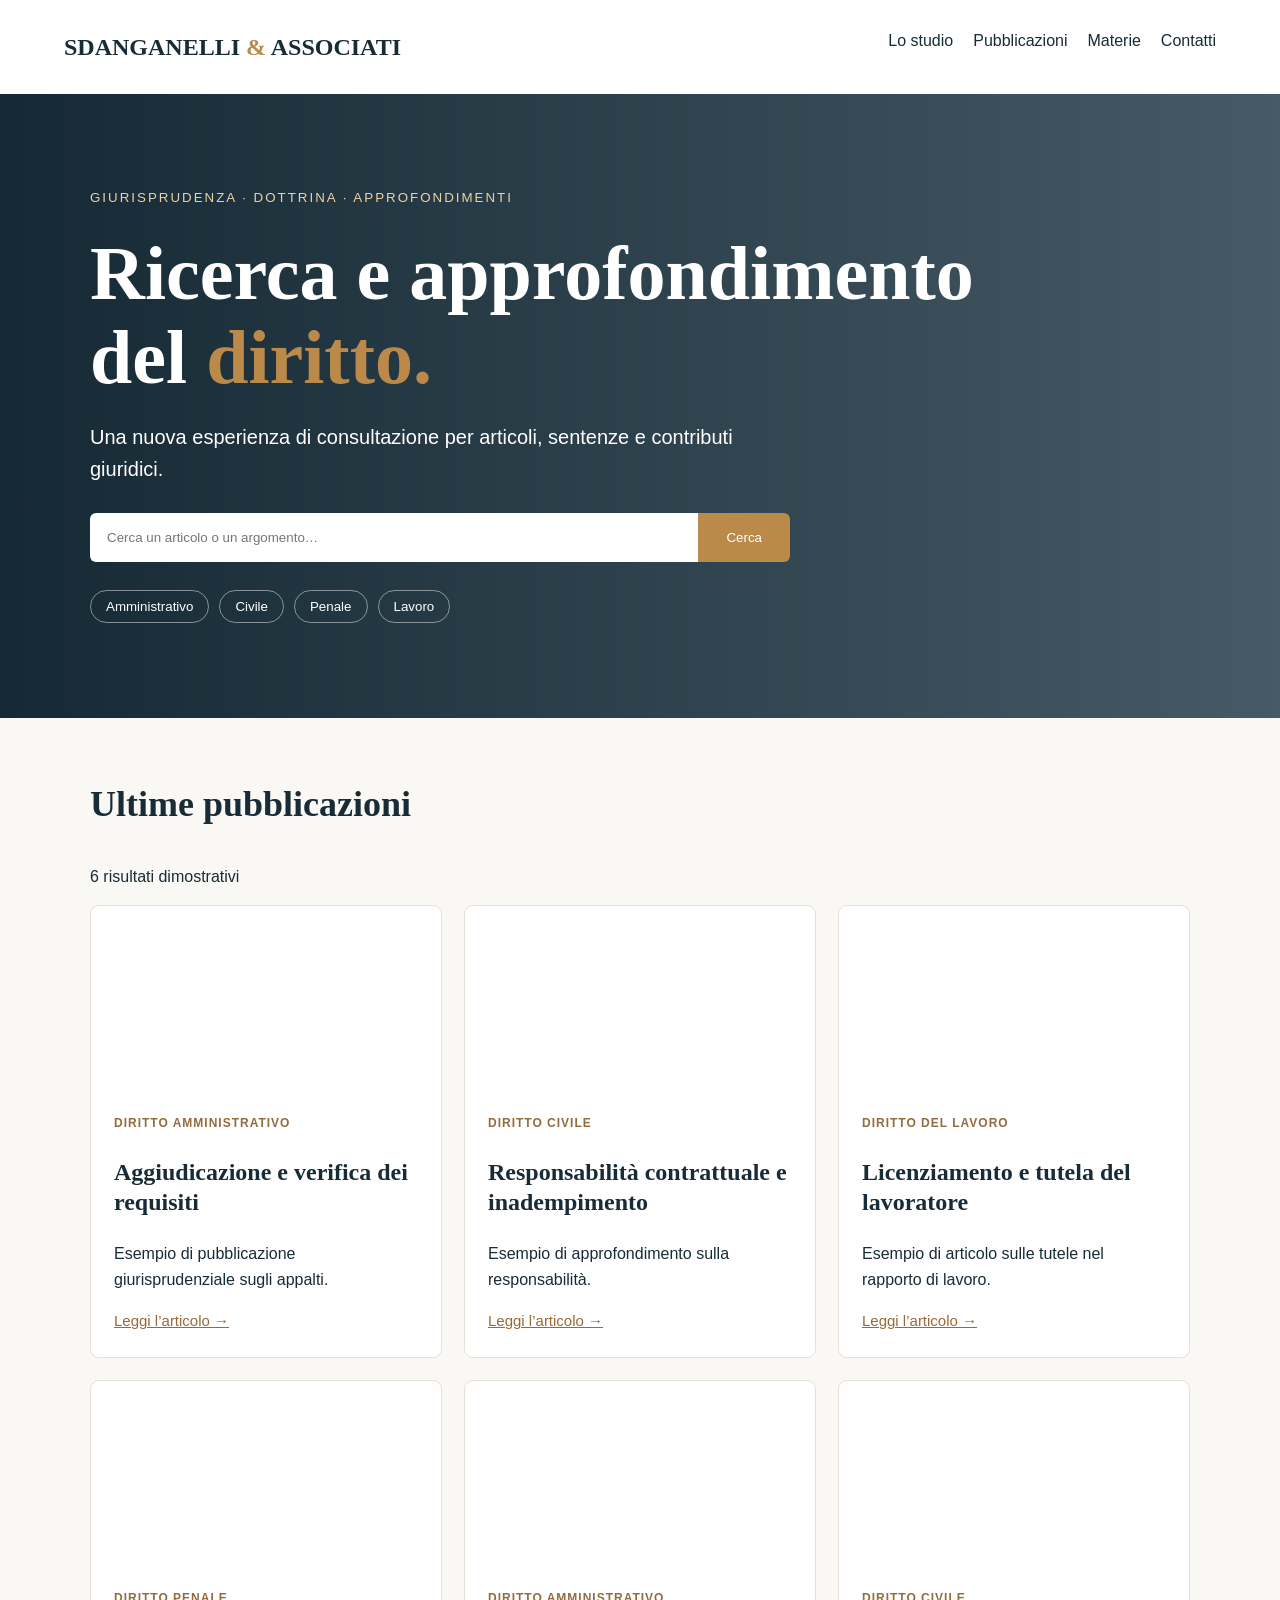
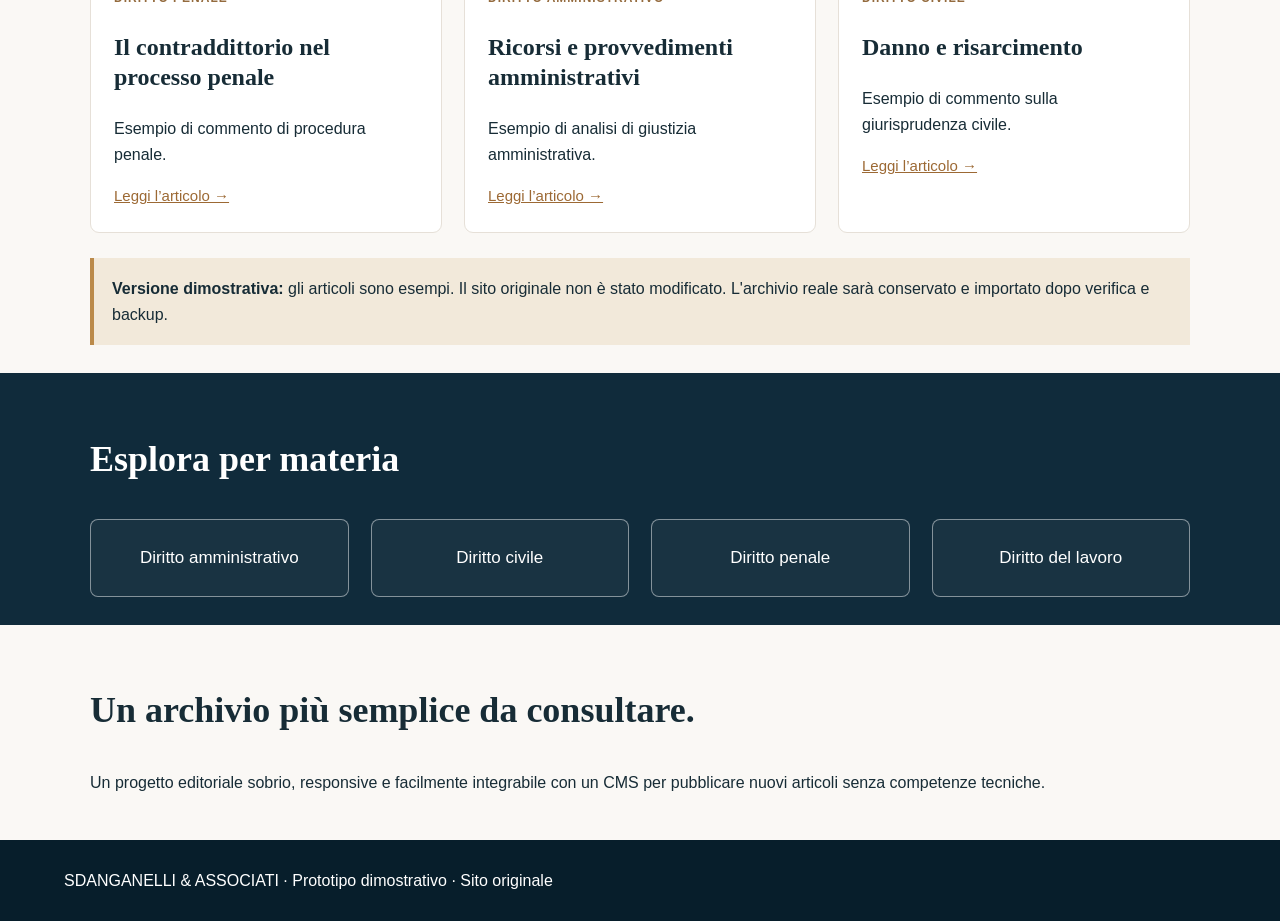
==== index.html @ 8c60b329 "Add stock photography to hero and article cards" ====
<!doctype html><html lang="it"><meta charset="utf-8"><meta name="viewport" content="width=device-width,initial-scale=1"><title>Sdanganelli & Associati — Demo</title><style>:root{--n:#102b3b;--g:#bb8a4a}*{box-sizing:border-box}body{margin:0;background:#faf8f5;color:#172c36;font:16px/1.6 Arial,sans-serif}header,section,footer{padding:28px max(5vw,20px)}header{display:flex;justify-content:space-between;gap:20px;flex-wrap:wrap;background:white}nav{display:flex;gap:20px;flex-wrap:wrap}a{color:inherit;text-decoration:none}a:hover{color:var(--g)}h1,h2,h3,.brand{font-family:Georgia,serif}h1{font-size:clamp(40px,6vw,76px);line-height:1.1;margin:22px 0}h2{font-size:36px}.brand{font-size:24px;font-weight:bold}.brand span,.gold{color:var(--g)}.hero{background:linear-gradient(120deg,#071c28,#164052);color:white;padding-top:90px;padding-bottom:95px}.hero p{font-size:20px;max-width:700px}.hero-inner{max-width:1100px;margin:auto}.search{display:flex;max-width:700px;margin:28px 0}.search input{padding:17px;flex:1;min-width:0;border:0;border-radius:6px 0 0 6px}button{cursor:pointer}button.primary{background:var(--g);color:white;border:0;padding:16px 28px;border-radius:0 6px 6px 0}.chips{display:flex;gap:10px;flex-wrap:wrap}.chips button{border:1px solid #ffffff77;border-radius:24px;background:transparent;color:white;padding:8px 15px}.container{max-width:1100px;margin:auto}.grid{display:grid;grid-template-columns:repeat(3,1fr);gap:22px}.card{background:white;border:1px solid #e6e0d8;border-radius:9px;overflow:hidden}.card .art{height:125px;background:linear-gradient(135deg,#234758,#987b57);display:grid;place-items:center;color:#f5e1bf;font:58px Georgia,serif}.card .copy{padding:23px}.tag{color:#946b3e;text-transform:uppercase;font-size:12px;font-weight:bold;letter-spacing:1px}.card h3{font-size:24px;line-height:1.25}.card button{background:none;border:0;padding:0;color:#9c6934;text-decoration:underline;font-size:15px}.subjects{background:var(--n);color:white}.subjects .grid{grid-template-columns:repeat(4,1fr)}.subjects button{padding:28px 12px;background:#ffffff0a;color:white;border:1px solid #ffffff77;border-radius:8px;font-size:17px}.notice{padding:18px;background:#f2e9da;border-left:4px solid var(--g);margin-top:25px}footer{background:#071e2b;color:white}dialog{border:0;border-radius:10px;padding:30px;max-width:600px;width:90%}dialog::backdrop{background:#061e2bc9}@media(max-width:720px){.grid,.subjects .grid{grid-template-columns:1fr}header{display:block}nav{margin-top:15px}.hero{padding-top:65px;padding-bottom:65px}}.hero{background:linear-gradient(90deg,rgba(7,28,40,.94),rgba(15,43,57,.77)),url('https://images.unsplash.com/photo-1589829545856-d10d557cf95f?auto=format&fit=crop&w=1800&q=85') center/cover no-repeat}.card .art{background-size:cover;background-position:center;font-size:0}.card:nth-child(3n+1) .art{background-image:url('https://images.unsplash.com/photo-1589829545856-d10d557cf95f?auto=format&fit=crop&w=800&q=80')}.card:nth-child(3n+2) .art{background-image:url('https://images.unsplash.com/photo-1497366811353-6870744d04b2?auto=format&fit=crop&w=800&q=80')}.card:nth-child(3n) .art{background-image:url('https://images.unsplash.com/photo-1521791136064-7986c2920216?auto=format&fit=crop&w=800&q=80')}.card .art{height:185px}.card{transition:transform .2s,box-shadow .2s}.card:hover{transform:translateY(-4px);box-shadow:0 12px 28px #102b3b20}.hero small{letter-spacing:2px;color:#ead2a7}</style><header><a class="brand" href="#">SDANGANELLI <span>&</span> ASSOCIATI</a><nav><a href="#studio">Lo studio</a><a href="#pubblicazioni">Pubblicazioni</a><a href="#materie">Materie</a><a href="#contatti">Contatti</a></nav></header><main><div class="hero"><div class="hero-inner"><small>GIURISPRUDENZA · DOTTRINA · APPROFONDIMENTI</small><h1>Ricerca e approfondimento<br>del <span class="gold">diritto.</span></h1><p>Una nuova esperienza di consultazione per articoli, sentenze e contributi giuridici.</p><form class="search" id="form"><input id="q" placeholder="Cerca un articolo o un argomento…" aria-label="Ricerca"><button class="primary">Cerca</button></form><div class="chips"><button data-q="amministrativo">Amministrativo</button><button data-q="civile">Civile</button><button data-q="penale">Penale</button><button data-q="lavoro">Lavoro</button></div></div></div><section id="pubblicazioni"><div class="container"><h2>Ultime pubblicazioni</h2><p id="count">Articoli dimostrativi</p><div class="grid" id="results"></div><div class="notice"><b>Versione dimostrativa:</b> gli articoli sono esempi. Il sito originale non è stato modificato. L'archivio reale sarà conservato e importato dopo verifica e backup.</div></div></section><section id="materie" class="subjects"><div class="container"><h2>Esplora per materia</h2><div class="grid"><button data-q="amministrativo">Diritto amministrativo</button><button data-q="civile">Diritto civile</button><button data-q="penale">Diritto penale</button><button data-q="lavoro">Diritto del lavoro</button></div></div></section><section id="studio"><div class="container"><h2>Un archivio più semplice da consultare.</h2><p>Un progetto editoriale sobrio, responsive e facilmente integrabile con un CMS per pubblicare nuovi articoli senza competenze tecniche.</p></div></section></main><footer id="contatti">SDANGANELLI & ASSOCIATI · Prototipo dimostrativo · <a href="https://www.sdanganelli.it/">Sito originale</a></footer><dialog id="detail"><button id="close">Chiudi ×</button><h2 id="dt"></h2><p id="dd"></p><p><i>Contenuto di esempio. Nel sito definitivo saranno presenti articoli e PDF originali.</i></p></dialog><script>const items=[["Diritto amministrativo","Aggiudicazione e verifica dei requisiti","Esempio di pubblicazione giurisprudenziale sugli appalti."],["Diritto civile","Responsabilità contrattuale e inadempimento","Esempio di approfondimento sulla responsabilità."],["Diritto del lavoro","Licenziamento e tutela del lavoratore","Esempio di articolo sulle tutele nel rapporto di lavoro."],["Diritto penale","Il contraddittorio nel processo penale","Esempio di commento di procedura penale."],["Diritto amministrativo","Ricorsi e provvedimenti amministrativi","Esempio di analisi di giustizia amministrativa."],["Diritto civile","Danno e risarcimento","Esempio di commento sulla giurisprudenza civile."]];function render(q=""){const found=items.filter(a=>a.join(" ").toLowerCase().includes(q.toLowerCase()));document.getElementById("count").textContent=found.length+" risultati dimostrativi";const root=document.getElementById("results");root.replaceChildren();found.forEach(a=>{let card=document.createElement("article");card.className="card";card.innerHTML='<div class="art">§</div><div class="copy"><div class="tag"></div><h3></h3><p></p><button>Leggi l’articolo →</button></div>';card.querySelector(".tag").textContent=a[0];card.querySelector("h3").textContent=a[1];card.querySelector("p").textContent=a[2];card.querySelector("button").onclick=()=>{document.getElementById("dt").textContent=a[1];document.getElementById("dd").textContent=a[2];document.getElementById("detail").showModal()};root.append(card)})}document.getElementById("form").onsubmit=e=>{e.preventDefault();render(document.getElementById("q").value);location.hash="pubblicazioni"};document.querySelectorAll("[data-q]").forEach(b=>b.onclick=()=>{document.getElementById("q").value=b.dataset.q;render(b.dataset.q);location.hash="pubblicazioni"});document.getElementById("close").onclick=()=>document.getElementById("detail").close();render();</script></html>
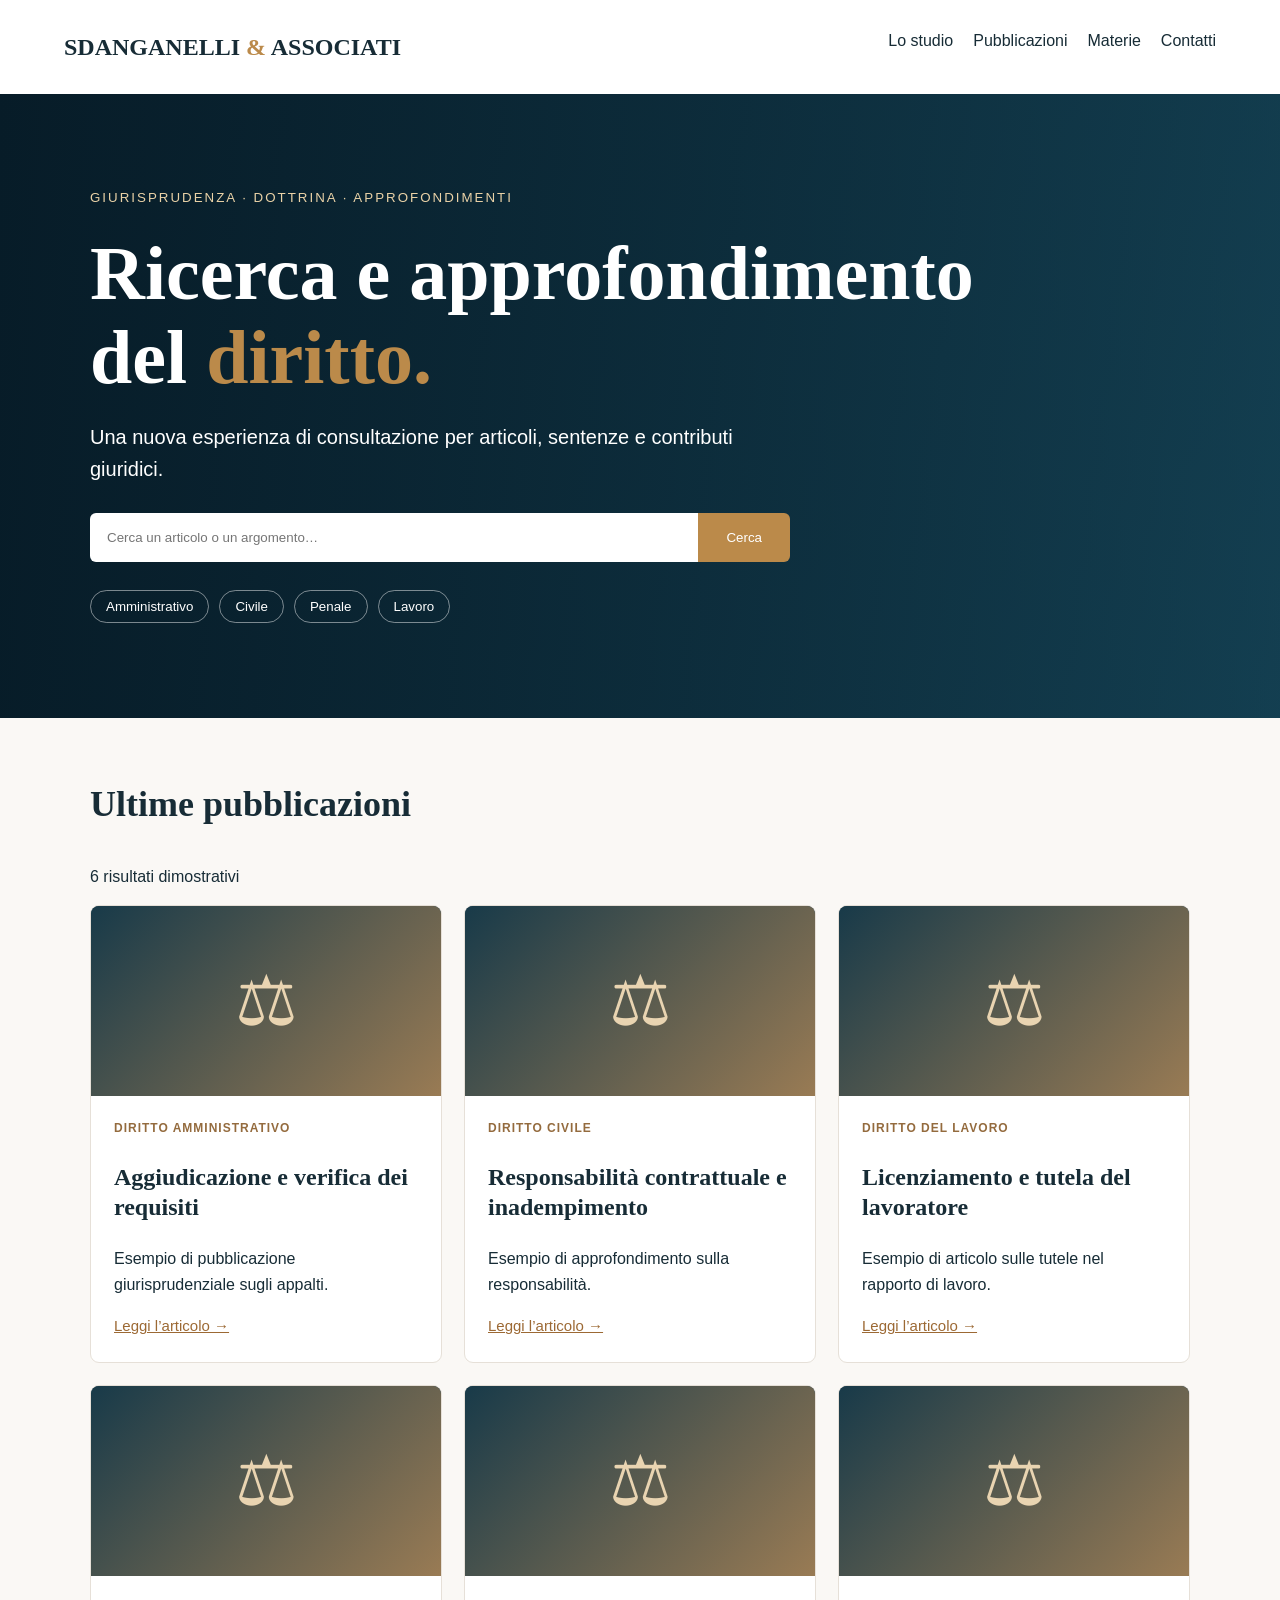
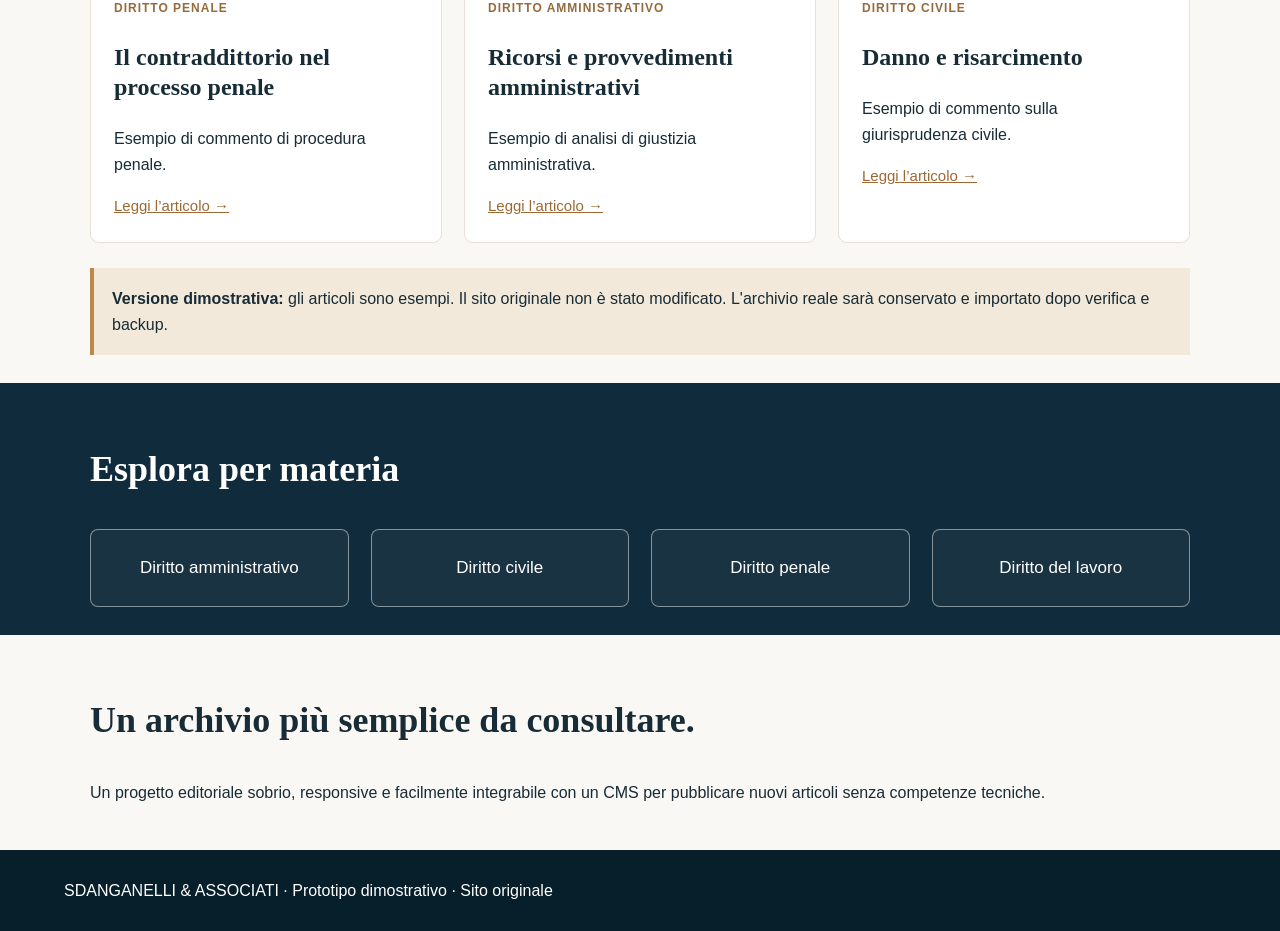
==== commit 443e597d: "Fix missing photo styling: ensure stock images are visible on hero and cards" ====
--- a/index.html
+++ b/index.html
@@ -1 +1 @@
-<!doctype html><html lang="it"><meta charset="utf-8"><meta name="viewport" content="width=device-width,initial-scale=1"><title>Sdanganelli & Associati — Demo</title><style>:root{--n:#102b3b;--g:#bb8a4a}*{box-sizing:border-box}body{margin:0;background:#faf8f5;color:#172c36;font:16px/1.6 Arial,sans-serif}header,section,footer{padding:28px max(5vw,20px)}header{display:flex;justify-content:space-between;gap:20px;flex-wrap:wrap;background:white}nav{display:flex;gap:20px;flex-wrap:wrap}a{color:inherit;text-decoration:none}a:hover{color:var(--g)}h1,h2,h3,.brand{font-family:Georgia,serif}h1{font-size:clamp(40px,6vw,76px);line-height:1.1;margin:22px 0}h2{font-size:36px}.brand{font-size:24px;font-weight:bold}.brand span,.gold{color:var(--g)}.hero{background:linear-gradient(120deg,#071c28,#164052);color:white;padding-top:90px;padding-bottom:95px}.hero p{font-size:20px;max-width:700px}.hero-inner{max-width:1100px;margin:auto}.search{display:flex;max-width:700px;margin:28px 0}.search input{padding:17px;flex:1;min-width:0;border:0;border-radius:6px 0 0 6px}button{cursor:pointer}button.primary{background:var(--g);color:white;border:0;padding:16px 28px;border-radius:0 6px 6px 0}.chips{display:flex;gap:10px;flex-wrap:wrap}.chips button{border:1px solid #ffffff77;border-radius:24px;background:transparent;color:white;padding:8px 15px}.container{max-width:1100px;margin:auto}.grid{display:grid;grid-template-columns:repeat(3,1fr);gap:22px}.card{background:white;border:1px solid #e6e0d8;border-radius:9px;overflow:hidden}.card .art{height:125px;background:linear-gradient(135deg,#234758,#987b57);display:grid;place-items:center;color:#f5e1bf;font:58px Georgia,serif}.card .copy{padding:23px}.tag{color:#946b3e;text-transform:uppercase;font-size:12px;font-weight:bold;letter-spacing:1px}.card h3{font-size:24px;line-height:1.25}.card button{background:none;border:0;padding:0;color:#9c6934;text-decoration:underline;font-size:15px}.subjects{background:var(--n);color:white}.subjects .grid{grid-template-columns:repeat(4,1fr)}.subjects button{padding:28px 12px;background:#ffffff0a;color:white;border:1px solid #ffffff77;border-radius:8px;font-size:17px}.notice{padding:18px;background:#f2e9da;border-left:4px solid var(--g);margin-top:25px}footer{background:#071e2b;color:white}dialog{border:0;border-radius:10px;padding:30px;max-width:600px;width:90%}dialog::backdrop{background:#061e2bc9}@media(max-width:720px){.grid,.subjects .grid{grid-template-columns:1fr}header{display:block}nav{margin-top:15px}.hero{padding-top:65px;padding-bottom:65px}}.hero{background:linear-gradient(90deg,rgba(7,28,40,.94),rgba(15,43,57,.77)),url('https://images.unsplash.com/photo-1589829545856-d10d557cf95f?auto=format&fit=crop&w=1800&q=85') center/cover no-repeat}.card .art{background-size:cover;background-position:center;font-size:0}.card:nth-child(3n+1) .art{background-image:url('https://images.unsplash.com/photo-1589829545856-d10d557cf95f?auto=format&fit=crop&w=800&q=80')}.card:nth-child(3n+2) .art{background-image:url('https://images.unsplash.com/photo-1497366811353-6870744d04b2?auto=format&fit=crop&w=800&q=80')}.card:nth-child(3n) .art{background-image:url('https://images.unsplash.com/photo-1521791136064-7986c2920216?auto=format&fit=crop&w=800&q=80')}.card .art{height:185px}.card{transition:transform .2s,box-shadow .2s}.card:hover{transform:translateY(-4px);box-shadow:0 12px 28px #102b3b20}.hero small{letter-spacing:2px;color:#ead2a7}</style><header><a class="brand" href="#">SDANGANELLI <span>&</span> ASSOCIATI</a><nav><a href="#studio">Lo studio</a><a href="#pubblicazioni">Pubblicazioni</a><a href="#materie">Materie</a><a href="#contatti">Contatti</a></nav></header><main><div class="hero"><div class="hero-inner"><small>GIURISPRUDENZA · DOTTRINA · APPROFONDIMENTI</small><h1>Ricerca e approfondimento<br>del <span class="gold">diritto.</span></h1><p>Una nuova esperienza di consultazione per articoli, sentenze e contributi giuridici.</p><form class="search" id="form"><input id="q" placeholder="Cerca un articolo o un argomento…" aria-label="Ricerca"><button class="primary">Cerca</button></form><div class="chips"><button data-q="amministrativo">Amministrativo</button><button data-q="civile">Civile</button><button data-q="penale">Penale</button><button data-q="lavoro">Lavoro</button></div></div></div><section id="pubblicazioni"><div class="container"><h2>Ultime pubblicazioni</h2><p id="count">Articoli dimostrativi</p><div class="grid" id="results"></div><div class="notice"><b>Versione dimostrativa:</b> gli articoli sono esempi. Il sito originale non è stato modificato. L'archivio reale sarà conservato e importato dopo verifica e backup.</div></div></section><section id="materie" class="subjects"><div class="container"><h2>Esplora per materia</h2><div class="grid"><button data-q="amministrativo">Diritto amministrativo</button><button data-q="civile">Diritto civile</button><button data-q="penale">Diritto penale</button><button data-q="lavoro">Diritto del lavoro</button></div></div></section><section id="studio"><div class="container"><h2>Un archivio più semplice da consultare.</h2><p>Un progetto editoriale sobrio, responsive e facilmente integrabile con un CMS per pubblicare nuovi articoli senza competenze tecniche.</p></div></section></main><footer id="contatti">SDANGANELLI & ASSOCIATI · Prototipo dimostrativo · <a href="https://www.sdanganelli.it/">Sito originale</a></footer><dialog id="detail"><button id="close">Chiudi ×</button><h2 id="dt"></h2><p id="dd"></p><p><i>Contenuto di esempio. Nel sito definitivo saranno presenti articoli e PDF originali.</i></p></dialog><script>const items=[["Diritto amministrativo","Aggiudicazione e verifica dei requisiti","Esempio di pubblicazione giurisprudenziale sugli appalti."],["Diritto civile","Responsabilità contrattuale e inadempimento","Esempio di approfondimento sulla responsabilità."],["Diritto del lavoro","Licenziamento e tutela del lavoratore","Esempio di articolo sulle tutele nel rapporto di lavoro."],["Diritto penale","Il contraddittorio nel processo penale","Esempio di commento di procedura penale."],["Diritto amministrativo","Ricorsi e provvedimenti amministrativi","Esempio di analisi di giustizia amministrativa."],["Diritto civile","Danno e risarcimento","Esempio di commento sulla giurisprudenza civile."]];function render(q=""){const found=items.filter(a=>a.join(" ").toLowerCase().includes(q.toLowerCase()));document.getElementById("count").textContent=found.length+" risultati dimostrativi";const root=document.getElementById("results");root.replaceChildren();found.forEach(a=>{let card=document.createElement("article");card.className="card";card.innerHTML='<div class="art">§</div><div class="copy"><div class="tag"></div><h3></h3><p></p><button>Leggi l’articolo →</button></div>';card.querySelector(".tag").textContent=a[0];card.querySelector("h3").textContent=a[1];card.querySelector("p").textContent=a[2];card.querySelector("button").onclick=()=>{document.getElementById("dt").textContent=a[1];document.getElementById("dd").textContent=a[2];document.getElementById("detail").showModal()};root.append(card)})}document.getElementById("form").onsubmit=e=>{e.preventDefault();render(document.getElementById("q").value);location.hash="pubblicazioni"};document.querySelectorAll("[data-q]").forEach(b=>b.onclick=()=>{document.getElementById("q").value=b.dataset.q;render(b.dataset.q);location.hash="pubblicazioni"});document.getElementById("close").onclick=()=>document.getElementById("detail").close();render();</script></html>+<!doctype html><html lang="it"><meta charset="utf-8"><meta name="viewport" content="width=device-width,initial-scale=1"><title>Sdanganelli & Associati — Demo</title><style>:root{--n:#102b3b;--g:#bb8a4a}*{box-sizing:border-box}body{margin:0;background:#faf8f5;color:#172c36;font:16px/1.6 Arial,sans-serif}header,section,footer{padding:28px max(5vw,20px)}header{display:flex;justify-content:space-between;gap:20px;flex-wrap:wrap;background:white}nav{display:flex;gap:20px;flex-wrap:wrap}a{color:inherit;text-decoration:none}a:hover{color:var(--g)}h1,h2,h3,.brand{font-family:Georgia,serif}h1{font-size:clamp(40px,6vw,76px);line-height:1.1;margin:22px 0}h2{font-size:36px}.brand{font-size:24px;font-weight:bold}.brand span,.gold{color:var(--g)}.hero{background:linear-gradient(120deg,#071c28,#164052);color:white;padding-top:90px;padding-bottom:95px}.hero p{font-size:20px;max-width:700px}.hero-inner{max-width:1100px;margin:auto}.search{display:flex;max-width:700px;margin:28px 0}.search input{padding:17px;flex:1;min-width:0;border:0;border-radius:6px 0 0 6px}button{cursor:pointer}button.primary{background:var(--g);color:white;border:0;padding:16px 28px;border-radius:0 6px 6px 0}.chips{display:flex;gap:10px;flex-wrap:wrap}.chips button{border:1px solid #ffffff77;border-radius:24px;background:transparent;color:white;padding:8px 15px}.container{max-width:1100px;margin:auto}.grid{display:grid;grid-template-columns:repeat(3,1fr);gap:22px}.card{background:white;border:1px solid #e6e0d8;border-radius:9px;overflow:hidden}.card .art{height:125px;background:linear-gradient(135deg,#234758,#987b57);display:grid;place-items:center;color:#f5e1bf;font:58px Georgia,serif}.card .copy{padding:23px}.tag{color:#946b3e;text-transform:uppercase;font-size:12px;font-weight:bold;letter-spacing:1px}.card h3{font-size:24px;line-height:1.25}.card button{background:none;border:0;padding:0;color:#9c6934;text-decoration:underline;font-size:15px}.subjects{background:var(--n);color:white}.subjects .grid{grid-template-columns:repeat(4,1fr)}.subjects button{padding:28px 12px;background:#ffffff0a;color:white;border:1px solid #ffffff77;border-radius:8px;font-size:17px}.notice{padding:18px;background:#f2e9da;border-left:4px solid var(--g);margin-top:25px}footer{background:#071e2b;color:white}dialog{border:0;border-radius:10px;padding:30px;max-width:600px;width:90%}dialog::backdrop{background:#061e2bc9}@media(max-width:720px){.grid,.subjects .grid{grid-template-columns:1fr}header{display:block}nav{margin-top:15px}.hero{padding-top:65px;padding-bottom:65px}}.hero{background:linear-gradient(90deg,rgba(7,28,40,.94),rgba(15,43,57,.77)),url('https://images.unsplash.com/photo-1589829545856-d10d557cf95f?auto=format&fit=crop&w=1800&q=85') center/cover no-repeat}.card .art{background-size:cover;background-position:center;font-size:0}.card:nth-child(3n+1) .art{background-image:url('https://images.unsplash.com/photo-1589829545856-d10d557cf95f?auto=format&fit=crop&w=800&q=80')}.card:nth-child(3n+2) .art{background-image:url('https://images.unsplash.com/photo-1497366811353-6870744d04b2?auto=format&fit=crop&w=800&q=80')}.card:nth-child(3n) .art{background-image:url('https://images.unsplash.com/photo-1521791136064-7986c2920216?auto=format&fit=crop&w=800&q=80')}.card .art{height:185px}.card{transition:transform .2s,box-shadow .2s}.card:hover{transform:translateY(-4px);box-shadow:0 12px 28px #102b3b20}.hero small{letter-spacing:2px;color:#ead2a7}.hero{position:relative;isolation:isolate;overflow:hidden;background:linear-gradient(120deg,#071c28,#164052)}.hero .stock-bg{position:absolute;inset:0;width:100%;height:100%;object-fit:cover;opacity:.45;z-index:-1;display:block}.hero:before{content:"";position:absolute;inset:0;background:linear-gradient(90deg,#071c28ee,#123e50aa);z-index:-1}.card .art{height:190px;position:relative;font-size:0;overflow:hidden;background:#173a4b}.card .art img{display:block;width:100%;height:100%;object-fit:cover;position:absolute;inset:0}.card .art:before{content:"";position:absolute;inset:0;background:linear-gradient(135deg,#183a49,#997b54)}.card .art:after{content:"⚖";position:absolute;inset:0;display:grid;place-items:center;color:#e9d4b1;font:70px Georgia,serif;z-index:0}.card .art img{z-index:1}.card{transition:transform .2s,box-shadow .2s}.card:hover{transform:translateY(-4px);box-shadow:0 12px 28px #102b3b22}</style><header><a class="brand" href="#">SDANGANELLI <span>&</span> ASSOCIATI</a><nav><a href="#studio">Lo studio</a><a href="#pubblicazioni">Pubblicazioni</a><a href="#materie">Materie</a><a href="#contatti">Contatti</a></nav></header><main><div class="hero"><img class="stock-bg" src="https://images.pexels.com/photos/5668473/pexels-photo-5668473.jpeg?auto=compress&cs=tinysrgb&w=1600" alt="" onerror="this.style.display='none'"><div class="hero-inner"><small>GIURISPRUDENZA · DOTTRINA · APPROFONDIMENTI</small><h1>Ricerca e approfondimento<br>del <span class="gold">diritto.</span></h1><p>Una nuova esperienza di consultazione per articoli, sentenze e contributi giuridici.</p><form class="search" id="form"><input id="q" placeholder="Cerca un articolo o un argomento…" aria-label="Ricerca"><button class="primary">Cerca</button></form><div class="chips"><button data-q="amministrativo">Amministrativo</button><button data-q="civile">Civile</button><button data-q="penale">Penale</button><button data-q="lavoro">Lavoro</button></div></div></div><section id="pubblicazioni"><div class="container"><h2>Ultime pubblicazioni</h2><p id="count">Articoli dimostrativi</p><div class="grid" id="results"></div><div class="notice"><b>Versione dimostrativa:</b> gli articoli sono esempi. Il sito originale non è stato modificato. L'archivio reale sarà conservato e importato dopo verifica e backup.</div></div></section><section id="materie" class="subjects"><div class="container"><h2>Esplora per materia</h2><div class="grid"><button data-q="amministrativo">Diritto amministrativo</button><button data-q="civile">Diritto civile</button><button data-q="penale">Diritto penale</button><button data-q="lavoro">Diritto del lavoro</button></div></div></section><section id="studio"><div class="container"><h2>Un archivio più semplice da consultare.</h2><p>Un progetto editoriale sobrio, responsive e facilmente integrabile con un CMS per pubblicare nuovi articoli senza competenze tecniche.</p></div></section></main><footer id="contatti">SDANGANELLI & ASSOCIATI · Prototipo dimostrativo · <a href="https://www.sdanganelli.it/">Sito originale</a></footer><dialog id="detail"><button id="close">Chiudi ×</button><h2 id="dt"></h2><p id="dd"></p><p><i>Contenuto di esempio. Nel sito definitivo saranno presenti articoli e PDF originali.</i></p></dialog><script>const items=[["Diritto amministrativo","Aggiudicazione e verifica dei requisiti","Esempio di pubblicazione giurisprudenziale sugli appalti."],["Diritto civile","Responsabilità contrattuale e inadempimento","Esempio di approfondimento sulla responsabilità."],["Diritto del lavoro","Licenziamento e tutela del lavoratore","Esempio di articolo sulle tutele nel rapporto di lavoro."],["Diritto penale","Il contraddittorio nel processo penale","Esempio di commento di procedura penale."],["Diritto amministrativo","Ricorsi e provvedimenti amministrativi","Esempio di analisi di giustizia amministrativa."],["Diritto civile","Danno e risarcimento","Esempio di commento sulla giurisprudenza civile."]];function render(q=""){const found=items.filter(a=>a.join(" ").toLowerCase().includes(q.toLowerCase()));document.getElementById("count").textContent=found.length+" risultati dimostrativi";const root=document.getElementById("results");root.replaceChildren();found.forEach(a=>{let card=document.createElement("article");card.className="card";card.innerHTML='<div class="art">§</div><div class="copy"><div class="tag"></div><h3></h3><p></p><button>Leggi l’articolo →</button></div>';const photo=document.createElement("img");photo.alt="Fotografia illustrativa di ambito giuridico";photo.loading="lazy";photo.src=["https://images.pexels.com/photos/159832/justice-law-case-hearing-159832.jpeg?auto=compress&cs=tinysrgb&w=800","https://images.pexels.com/photos/6077797/pexels-photo-6077797.jpeg?auto=compress&cs=tinysrgb&w=800","https://images.pexels.com/photos/5668858/pexels-photo-5668858.jpeg?auto=compress&cs=tinysrgb&w=800"][items.indexOf(a)%3];photo.onerror=()=>photo.remove();card.querySelector(".art").append(photo);card.querySelector(".tag").textContent=a[0];card.querySelector("h3").textContent=a[1];card.querySelector("p").textContent=a[2];card.querySelector("button").onclick=()=>{document.getElementById("dt").textContent=a[1];document.getElementById("dd").textContent=a[2];document.getElementById("detail").showModal()};root.append(card)})}document.getElementById("form").onsubmit=e=>{e.preventDefault();render(document.getElementById("q").value);location.hash="pubblicazioni"};document.querySelectorAll("[data-q]").forEach(b=>b.onclick=()=>{document.getElementById("q").value=b.dataset.q;render(b.dataset.q);location.hash="pubblicazioni"});document.getElementById("close").onclick=()=>document.getElementById("detail").close();render();</script></html>
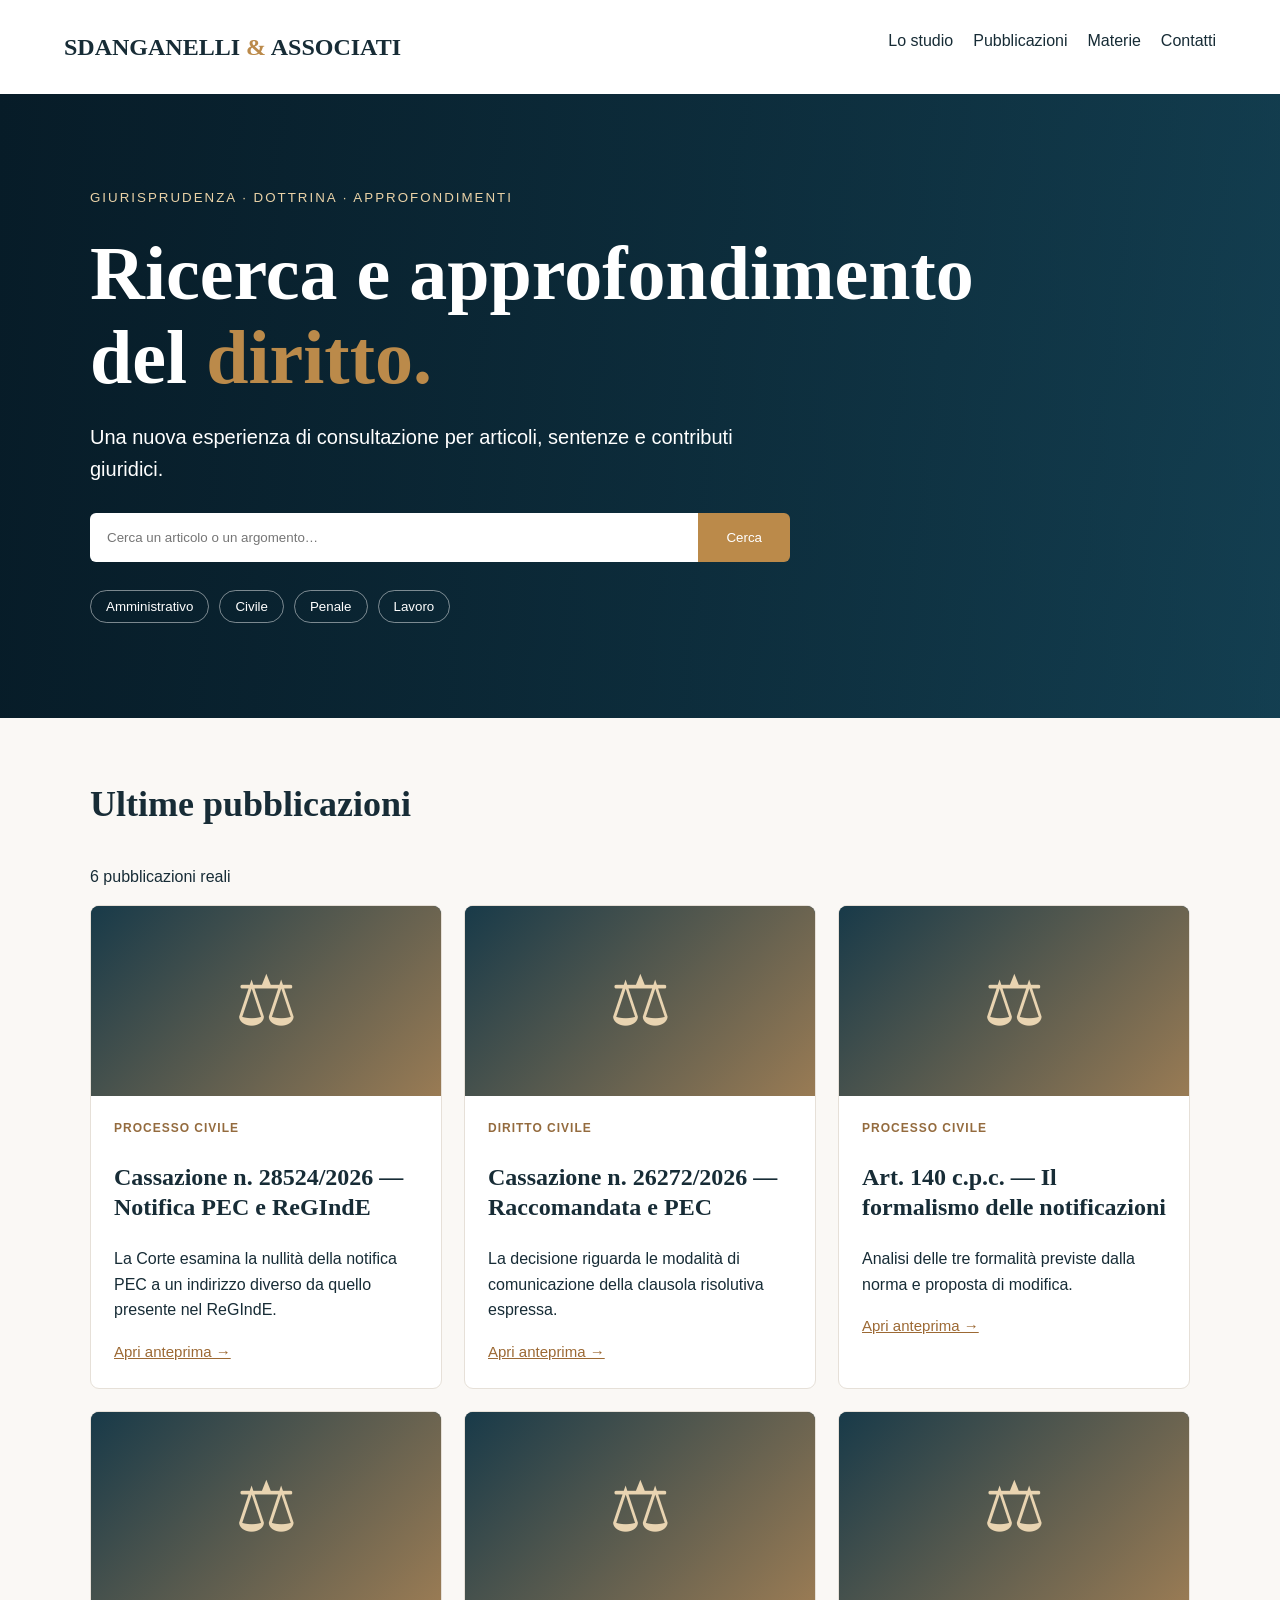
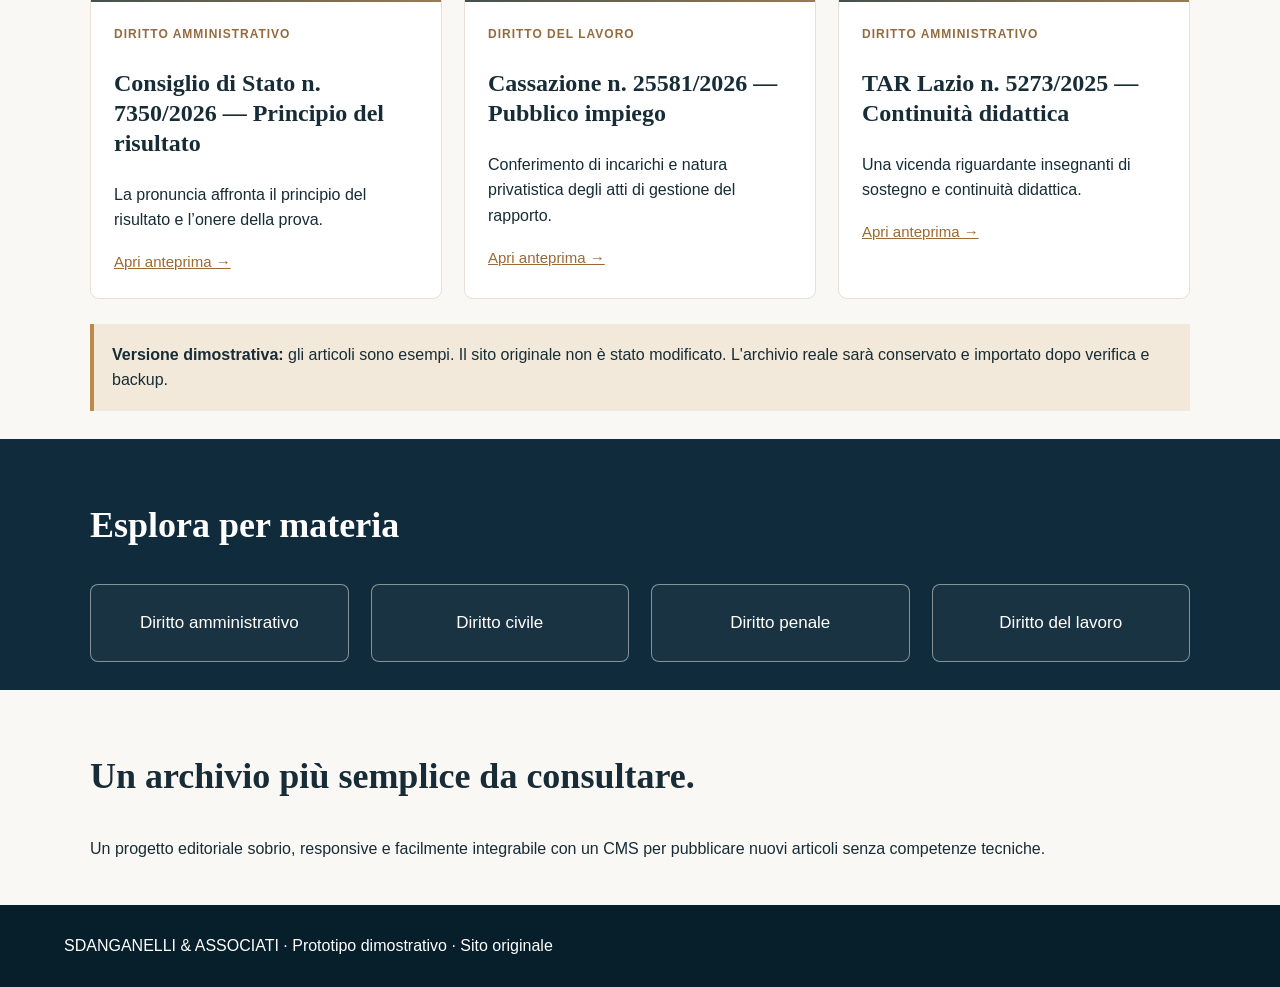
==== commit 7ae818e4: "Show six authentic Sdanganelli articles with clickable original URLs" ====
--- a/index.html
+++ b/index.html
@@ -1 +1 @@
-<!doctype html><html lang="it"><meta charset="utf-8"><meta name="viewport" content="width=device-width,initial-scale=1"><title>Sdanganelli & Associati — Demo</title><style>:root{--n:#102b3b;--g:#bb8a4a}*{box-sizing:border-box}body{margin:0;background:#faf8f5;color:#172c36;font:16px/1.6 Arial,sans-serif}header,section,footer{padding:28px max(5vw,20px)}header{display:flex;justify-content:space-between;gap:20px;flex-wrap:wrap;background:white}nav{display:flex;gap:20px;flex-wrap:wrap}a{color:inherit;text-decoration:none}a:hover{color:var(--g)}h1,h2,h3,.brand{font-family:Georgia,serif}h1{font-size:clamp(40px,6vw,76px);line-height:1.1;margin:22px 0}h2{font-size:36px}.brand{font-size:24px;font-weight:bold}.brand span,.gold{color:var(--g)}.hero{background:linear-gradient(120deg,#071c28,#164052);color:white;padding-top:90px;padding-bottom:95px}.hero p{font-size:20px;max-width:700px}.hero-inner{max-width:1100px;margin:auto}.search{display:flex;max-width:700px;margin:28px 0}.search input{padding:17px;flex:1;min-width:0;border:0;border-radius:6px 0 0 6px}button{cursor:pointer}button.primary{background:var(--g);color:white;border:0;padding:16px 28px;border-radius:0 6px 6px 0}.chips{display:flex;gap:10px;flex-wrap:wrap}.chips button{border:1px solid #ffffff77;border-radius:24px;background:transparent;color:white;padding:8px 15px}.container{max-width:1100px;margin:auto}.grid{display:grid;grid-template-columns:repeat(3,1fr);gap:22px}.card{background:white;border:1px solid #e6e0d8;border-radius:9px;overflow:hidden}.card .art{height:125px;background:linear-gradient(135deg,#234758,#987b57);display:grid;place-items:center;color:#f5e1bf;font:58px Georgia,serif}.card .copy{padding:23px}.tag{color:#946b3e;text-transform:uppercase;font-size:12px;font-weight:bold;letter-spacing:1px}.card h3{font-size:24px;line-height:1.25}.card button{background:none;border:0;padding:0;color:#9c6934;text-decoration:underline;font-size:15px}.subjects{background:var(--n);color:white}.subjects .grid{grid-template-columns:repeat(4,1fr)}.subjects button{padding:28px 12px;background:#ffffff0a;color:white;border:1px solid #ffffff77;border-radius:8px;font-size:17px}.notice{padding:18px;background:#f2e9da;border-left:4px solid var(--g);margin-top:25px}footer{background:#071e2b;color:white}dialog{border:0;border-radius:10px;padding:30px;max-width:600px;width:90%}dialog::backdrop{background:#061e2bc9}@media(max-width:720px){.grid,.subjects .grid{grid-template-columns:1fr}header{display:block}nav{margin-top:15px}.hero{padding-top:65px;padding-bottom:65px}}.hero{background:linear-gradient(90deg,rgba(7,28,40,.94),rgba(15,43,57,.77)),url('https://images.unsplash.com/photo-1589829545856-d10d557cf95f?auto=format&fit=crop&w=1800&q=85') center/cover no-repeat}.card .art{background-size:cover;background-position:center;font-size:0}.card:nth-child(3n+1) .art{background-image:url('https://images.unsplash.com/photo-1589829545856-d10d557cf95f?auto=format&fit=crop&w=800&q=80')}.card:nth-child(3n+2) .art{background-image:url('https://images.unsplash.com/photo-1497366811353-6870744d04b2?auto=format&fit=crop&w=800&q=80')}.card:nth-child(3n) .art{background-image:url('https://images.unsplash.com/photo-1521791136064-7986c2920216?auto=format&fit=crop&w=800&q=80')}.card .art{height:185px}.card{transition:transform .2s,box-shadow .2s}.card:hover{transform:translateY(-4px);box-shadow:0 12px 28px #102b3b20}.hero small{letter-spacing:2px;color:#ead2a7}.hero{position:relative;isolation:isolate;overflow:hidden;background:linear-gradient(120deg,#071c28,#164052)}.hero .stock-bg{position:absolute;inset:0;width:100%;height:100%;object-fit:cover;opacity:.45;z-index:-1;display:block}.hero:before{content:"";position:absolute;inset:0;background:linear-gradient(90deg,#071c28ee,#123e50aa);z-index:-1}.card .art{height:190px;position:relative;font-size:0;overflow:hidden;background:#173a4b}.card .art img{display:block;width:100%;height:100%;object-fit:cover;position:absolute;inset:0}.card .art:before{content:"";position:absolute;inset:0;background:linear-gradient(135deg,#183a49,#997b54)}.card .art:after{content:"⚖";position:absolute;inset:0;display:grid;place-items:center;color:#e9d4b1;font:70px Georgia,serif;z-index:0}.card .art img{z-index:1}.card{transition:transform .2s,box-shadow .2s}.card:hover{transform:translateY(-4px);box-shadow:0 12px 28px #102b3b22}</style><header><a class="brand" href="#">SDANGANELLI <span>&</span> ASSOCIATI</a><nav><a href="#studio">Lo studio</a><a href="#pubblicazioni">Pubblicazioni</a><a href="#materie">Materie</a><a href="#contatti">Contatti</a></nav></header><main><div class="hero"><img class="stock-bg" src="https://images.pexels.com/photos/5668473/pexels-photo-5668473.jpeg?auto=compress&cs=tinysrgb&w=1600" alt="" onerror="this.style.display='none'"><div class="hero-inner"><small>GIURISPRUDENZA · DOTTRINA · APPROFONDIMENTI</small><h1>Ricerca e approfondimento<br>del <span class="gold">diritto.</span></h1><p>Una nuova esperienza di consultazione per articoli, sentenze e contributi giuridici.</p><form class="search" id="form"><input id="q" placeholder="Cerca un articolo o un argomento…" aria-label="Ricerca"><button class="primary">Cerca</button></form><div class="chips"><button data-q="amministrativo">Amministrativo</button><button data-q="civile">Civile</button><button data-q="penale">Penale</button><button data-q="lavoro">Lavoro</button></div></div></div><section id="pubblicazioni"><div class="container"><h2>Ultime pubblicazioni</h2><p id="count">Articoli dimostrativi</p><div class="grid" id="results"></div><div class="notice"><b>Versione dimostrativa:</b> gli articoli sono esempi. Il sito originale non è stato modificato. L'archivio reale sarà conservato e importato dopo verifica e backup.</div></div></section><section id="materie" class="subjects"><div class="container"><h2>Esplora per materia</h2><div class="grid"><button data-q="amministrativo">Diritto amministrativo</button><button data-q="civile">Diritto civile</button><button data-q="penale">Diritto penale</button><button data-q="lavoro">Diritto del lavoro</button></div></div></section><section id="studio"><div class="container"><h2>Un archivio più semplice da consultare.</h2><p>Un progetto editoriale sobrio, responsive e facilmente integrabile con un CMS per pubblicare nuovi articoli senza competenze tecniche.</p></div></section></main><footer id="contatti">SDANGANELLI & ASSOCIATI · Prototipo dimostrativo · <a href="https://www.sdanganelli.it/">Sito originale</a></footer><dialog id="detail"><button id="close">Chiudi ×</button><h2 id="dt"></h2><p id="dd"></p><p><i>Contenuto di esempio. Nel sito definitivo saranno presenti articoli e PDF originali.</i></p></dialog><script>const items=[["Diritto amministrativo","Aggiudicazione e verifica dei requisiti","Esempio di pubblicazione giurisprudenziale sugli appalti."],["Diritto civile","Responsabilità contrattuale e inadempimento","Esempio di approfondimento sulla responsabilità."],["Diritto del lavoro","Licenziamento e tutela del lavoratore","Esempio di articolo sulle tutele nel rapporto di lavoro."],["Diritto penale","Il contraddittorio nel processo penale","Esempio di commento di procedura penale."],["Diritto amministrativo","Ricorsi e provvedimenti amministrativi","Esempio di analisi di giustizia amministrativa."],["Diritto civile","Danno e risarcimento","Esempio di commento sulla giurisprudenza civile."]];function render(q=""){const found=items.filter(a=>a.join(" ").toLowerCase().includes(q.toLowerCase()));document.getElementById("count").textContent=found.length+" risultati dimostrativi";const root=document.getElementById("results");root.replaceChildren();found.forEach(a=>{let card=document.createElement("article");card.className="card";card.innerHTML='<div class="art">§</div><div class="copy"><div class="tag"></div><h3></h3><p></p><button>Leggi l’articolo →</button></div>';const photo=document.createElement("img");photo.alt="Fotografia illustrativa di ambito giuridico";photo.loading="lazy";photo.src=["https://images.pexels.com/photos/159832/justice-law-case-hearing-159832.jpeg?auto=compress&cs=tinysrgb&w=800","https://images.pexels.com/photos/6077797/pexels-photo-6077797.jpeg?auto=compress&cs=tinysrgb&w=800","https://images.pexels.com/photos/5668858/pexels-photo-5668858.jpeg?auto=compress&cs=tinysrgb&w=800"][items.indexOf(a)%3];photo.onerror=()=>photo.remove();card.querySelector(".art").append(photo);card.querySelector(".tag").textContent=a[0];card.querySelector("h3").textContent=a[1];card.querySelector("p").textContent=a[2];card.querySelector("button").onclick=()=>{document.getElementById("dt").textContent=a[1];document.getElementById("dd").textContent=a[2];document.getElementById("detail").showModal()};root.append(card)})}document.getElementById("form").onsubmit=e=>{e.preventDefault();render(document.getElementById("q").value);location.hash="pubblicazioni"};document.querySelectorAll("[data-q]").forEach(b=>b.onclick=()=>{document.getElementById("q").value=b.dataset.q;render(b.dataset.q);location.hash="pubblicazioni"});document.getElementById("close").onclick=()=>document.getElementById("detail").close();render();</script></html>+<!doctype html><html lang="it"><meta charset="utf-8"><meta name="viewport" content="width=device-width,initial-scale=1"><title>Sdanganelli & Associati — Demo</title><style>:root{--n:#102b3b;--g:#bb8a4a}*{box-sizing:border-box}body{margin:0;background:#faf8f5;color:#172c36;font:16px/1.6 Arial,sans-serif}header,section,footer{padding:28px max(5vw,20px)}header{display:flex;justify-content:space-between;gap:20px;flex-wrap:wrap;background:white}nav{display:flex;gap:20px;flex-wrap:wrap}a{color:inherit;text-decoration:none}a:hover{color:var(--g)}h1,h2,h3,.brand{font-family:Georgia,serif}h1{font-size:clamp(40px,6vw,76px);line-height:1.1;margin:22px 0}h2{font-size:36px}.brand{font-size:24px;font-weight:bold}.brand span,.gold{color:var(--g)}.hero{background:linear-gradient(120deg,#071c28,#164052);color:white;padding-top:90px;padding-bottom:95px}.hero p{font-size:20px;max-width:700px}.hero-inner{max-width:1100px;margin:auto}.search{display:flex;max-width:700px;margin:28px 0}.search input{padding:17px;flex:1;min-width:0;border:0;border-radius:6px 0 0 6px}button{cursor:pointer}button.primary{background:var(--g);color:white;border:0;padding:16px 28px;border-radius:0 6px 6px 0}.chips{display:flex;gap:10px;flex-wrap:wrap}.chips button{border:1px solid #ffffff77;border-radius:24px;background:transparent;color:white;padding:8px 15px}.container{max-width:1100px;margin:auto}.grid{display:grid;grid-template-columns:repeat(3,1fr);gap:22px}.card{background:white;border:1px solid #e6e0d8;border-radius:9px;overflow:hidden}.card .art{height:125px;background:linear-gradient(135deg,#234758,#987b57);display:grid;place-items:center;color:#f5e1bf;font:58px Georgia,serif}.card .copy{padding:23px}.tag{color:#946b3e;text-transform:uppercase;font-size:12px;font-weight:bold;letter-spacing:1px}.card h3{font-size:24px;line-height:1.25}.card button{background:none;border:0;padding:0;color:#9c6934;text-decoration:underline;font-size:15px}.subjects{background:var(--n);color:white}.subjects .grid{grid-template-columns:repeat(4,1fr)}.subjects button{padding:28px 12px;background:#ffffff0a;color:white;border:1px solid #ffffff77;border-radius:8px;font-size:17px}.notice{padding:18px;background:#f2e9da;border-left:4px solid var(--g);margin-top:25px}footer{background:#071e2b;color:white}dialog{border:0;border-radius:10px;padding:30px;max-width:600px;width:90%}dialog::backdrop{background:#061e2bc9}@media(max-width:720px){.grid,.subjects .grid{grid-template-columns:1fr}header{display:block}nav{margin-top:15px}.hero{padding-top:65px;padding-bottom:65px}}.hero{background:linear-gradient(90deg,rgba(7,28,40,.94),rgba(15,43,57,.77)),url('https://images.unsplash.com/photo-1589829545856-d10d557cf95f?auto=format&fit=crop&w=1800&q=85') center/cover no-repeat}.card .art{background-size:cover;background-position:center;font-size:0}.card:nth-child(3n+1) .art{background-image:url('https://images.unsplash.com/photo-1589829545856-d10d557cf95f?auto=format&fit=crop&w=800&q=80')}.card:nth-child(3n+2) .art{background-image:url('https://images.unsplash.com/photo-1497366811353-6870744d04b2?auto=format&fit=crop&w=800&q=80')}.card:nth-child(3n) .art{background-image:url('https://images.unsplash.com/photo-1521791136064-7986c2920216?auto=format&fit=crop&w=800&q=80')}.card .art{height:185px}.card{transition:transform .2s,box-shadow .2s}.card:hover{transform:translateY(-4px);box-shadow:0 12px 28px #102b3b20}.hero small{letter-spacing:2px;color:#ead2a7}.hero{position:relative;isolation:isolate;overflow:hidden;background:linear-gradient(120deg,#071c28,#164052)}.hero .stock-bg{position:absolute;inset:0;width:100%;height:100%;object-fit:cover;opacity:.45;z-index:-1;display:block}.hero:before{content:"";position:absolute;inset:0;background:linear-gradient(90deg,#071c28ee,#123e50aa);z-index:-1}.card .art{height:190px;position:relative;font-size:0;overflow:hidden;background:#173a4b}.card .art img{display:block;width:100%;height:100%;object-fit:cover;position:absolute;inset:0}.card .art:before{content:"";position:absolute;inset:0;background:linear-gradient(135deg,#183a49,#997b54)}.card .art:after{content:"⚖";position:absolute;inset:0;display:grid;place-items:center;color:#e9d4b1;font:70px Georgia,serif;z-index:0}.card .art img{z-index:1}.card{transition:transform .2s,box-shadow .2s}.card:hover{transform:translateY(-4px);box-shadow:0 12px 28px #102b3b22}</style><header><a class="brand" href="#">SDANGANELLI <span>&</span> ASSOCIATI</a><nav><a href="#studio">Lo studio</a><a href="#pubblicazioni">Pubblicazioni</a><a href="#materie">Materie</a><a href="#contatti">Contatti</a></nav></header><main><div class="hero"><img class="stock-bg" src="https://images.pexels.com/photos/5668473/pexels-photo-5668473.jpeg?auto=compress&cs=tinysrgb&w=1600" alt="" onerror="this.style.display='none'"><div class="hero-inner"><small>GIURISPRUDENZA · DOTTRINA · APPROFONDIMENTI</small><h1>Ricerca e approfondimento<br>del <span class="gold">diritto.</span></h1><p>Una nuova esperienza di consultazione per articoli, sentenze e contributi giuridici.</p><form class="search" id="form"><input id="q" placeholder="Cerca un articolo o un argomento…" aria-label="Ricerca"><button class="primary">Cerca</button></form><div class="chips"><button data-q="amministrativo">Amministrativo</button><button data-q="civile">Civile</button><button data-q="penale">Penale</button><button data-q="lavoro">Lavoro</button></div></div></div><section id="pubblicazioni"><div class="container"><h2>Ultime pubblicazioni</h2><p id="count">Articoli dimostrativi</p><div class="grid" id="results"></div><div class="notice"><b>Versione dimostrativa:</b> gli articoli sono esempi. Il sito originale non è stato modificato. L'archivio reale sarà conservato e importato dopo verifica e backup.</div></div></section><section id="materie" class="subjects"><div class="container"><h2>Esplora per materia</h2><div class="grid"><button data-q="amministrativo">Diritto amministrativo</button><button data-q="civile">Diritto civile</button><button data-q="penale">Diritto penale</button><button data-q="lavoro">Diritto del lavoro</button></div></div></section><section id="studio"><div class="container"><h2>Un archivio più semplice da consultare.</h2><p>Un progetto editoriale sobrio, responsive e facilmente integrabile con un CMS per pubblicare nuovi articoli senza competenze tecniche.</p></div></section></main><footer id="contatti">SDANGANELLI & ASSOCIATI · Prototipo dimostrativo · <a href="https://www.sdanganelli.it/">Sito originale</a></footer><dialog id="detail"><button id="close">Chiudi ×</button><h2 id="dt"></h2><p id="dd"></p><p><a id="originalLink" target="_blank" rel="noopener noreferrer" href="#" style="display:inline-block;padding:12px 18px;background:#bb8a4a;color:white;border-radius:5px">Leggi il testo integrale sul sito originale ↗</a></p><p><i>Questa è una breve anteprima. Il testo completo e gli eventuali allegati rimangono sul sito originale.</i></p></dialog><script>const items=[["Processo civile","Cassazione n. 28524/2026 — Notifica PEC e ReGIndE","La Corte esamina la nullità della notifica PEC a un indirizzo diverso da quello presente nel ReGIndE.","https://www.sdanganelli.it/corte-di-cassazione-sezione-terza-ordinanza-6-novembre-2026-n-28524-notifica-a-mezzo-pec-reginde-registro-inipec-corrispondenza-notificazione-nulla/"],["Diritto civile","Cassazione n. 26272/2026 — Raccomandata e PEC","La decisione riguarda le modalità di comunicazione della clausola risolutiva espressa.","https://www.sdanganelli.it/corte-di-cassazione-sezione-iii-ordinanza-5-ottobre-2026-n-26272-raccomandata-pec-equipollenza-forma-sostanza-trasmissione-dellatto-clausola-risolutiva-espressa-volonta-contrattuale/"],["Processo civile","Art. 140 c.p.c. — Il formalismo delle notificazioni","Analisi delle tre formalità previste dalla norma e proposta di modifica.","https://www.sdanganelli.it/lanacronismo-e-il-formalismo-dellart-140-c-p-c-e-il-necessario-concorso-delle-tre-formalita-come-causa-frequente-di-vanificazione-della-notifica/"],["Diritto amministrativo","Consiglio di Stato n. 7350/2026 — Principio del risultato","La pronuncia affronta il principio del risultato e l’onere della prova.","https://www.sdanganelli.it/consiglio-di-stato-sezione-sesta-sentenza-6-ottobre-2026-n-7350-principio-del-risultato-individuazione-risultato-determinato-principio-dispositivo-onere-della-prova-e-di-allegazione-dei-fatti/"],["Diritto del lavoro","Cassazione n. 25581/2026 — Pubblico impiego","Conferimento di incarichi e natura privatistica degli atti di gestione del rapporto.","https://www.sdanganelli.it/corte-di-cassazione-sezione-prima-civile-ordinanza-20-settembre-2026-n-25581-pubblico-impiego-conferimento-di-incarico-al-dipendente-compenso-disapplicazione-autotutela-nullita-condotta-p-a/"],["Diritto amministrativo","TAR Lazio n. 5273/2025 — Continuità didattica","Una vicenda riguardante insegnanti di sostegno e continuità didattica.","https://www.sdanganelli.it/t-a-r-lazio-sezione-quarta-bis-roma-ordinanza-24-settembre-2025-n-5273-continuita-didattica-sostegno-rendimento-scolastico-recupero-delle-carenze-formative-ammissione-con-riserva-alla-classe/"]];function render(q=""){const found=items.filter(a=>a.join(" ").toLowerCase().includes(q.toLowerCase()));document.getElementById("count").textContent=found.length+" pubblicazioni reali";const root=document.getElementById("results");root.replaceChildren();found.forEach(a=>{let card=document.createElement("article");card.className="card";card.innerHTML='<div class="art">§</div><div class="copy"><div class="tag"></div><h3></h3><p></p><button>Apri anteprima →</button></div>';const photo=document.createElement("img");photo.alt="Fotografia illustrativa di ambito giuridico";photo.loading="lazy";photo.src=["https://images.pexels.com/photos/159832/justice-law-case-hearing-159832.jpeg?auto=compress&cs=tinysrgb&w=800","https://images.pexels.com/photos/6077797/pexels-photo-6077797.jpeg?auto=compress&cs=tinysrgb&w=800","https://images.pexels.com/photos/5668858/pexels-photo-5668858.jpeg?auto=compress&cs=tinysrgb&w=800","https://images.pexels.com/photos/5668473/pexels-photo-5668473.jpeg?auto=compress&cs=tinysrgb&w=800","https://images.pexels.com/photos/4427611/pexels-photo-4427611.jpeg?auto=compress&cs=tinysrgb&w=800","https://images.pexels.com/photos/8112172/pexels-photo-8112172.jpeg?auto=compress&cs=tinysrgb&w=800"][items.indexOf(a)];photo.onerror=()=>photo.remove();card.querySelector(".art").append(photo);card.querySelector(".tag").textContent=a[0];card.querySelector("h3").textContent=a[1];card.querySelector("p").textContent=a[2];card.querySelector("button").onclick=()=>{document.getElementById("dt").textContent=a[1];document.getElementById("dd").textContent=a[2];document.getElementById("originalLink").href=a[3];document.getElementById("detail").showModal()};root.append(card)})}document.getElementById("form").onsubmit=e=>{e.preventDefault();render(document.getElementById("q").value);location.hash="pubblicazioni"};document.querySelectorAll("[data-q]").forEach(b=>b.onclick=()=>{document.getElementById("q").value=b.dataset.q;render(b.dataset.q);location.hash="pubblicazioni"});document.getElementById("close").onclick=()=>document.getElementById("detail").close();render();</script></html>
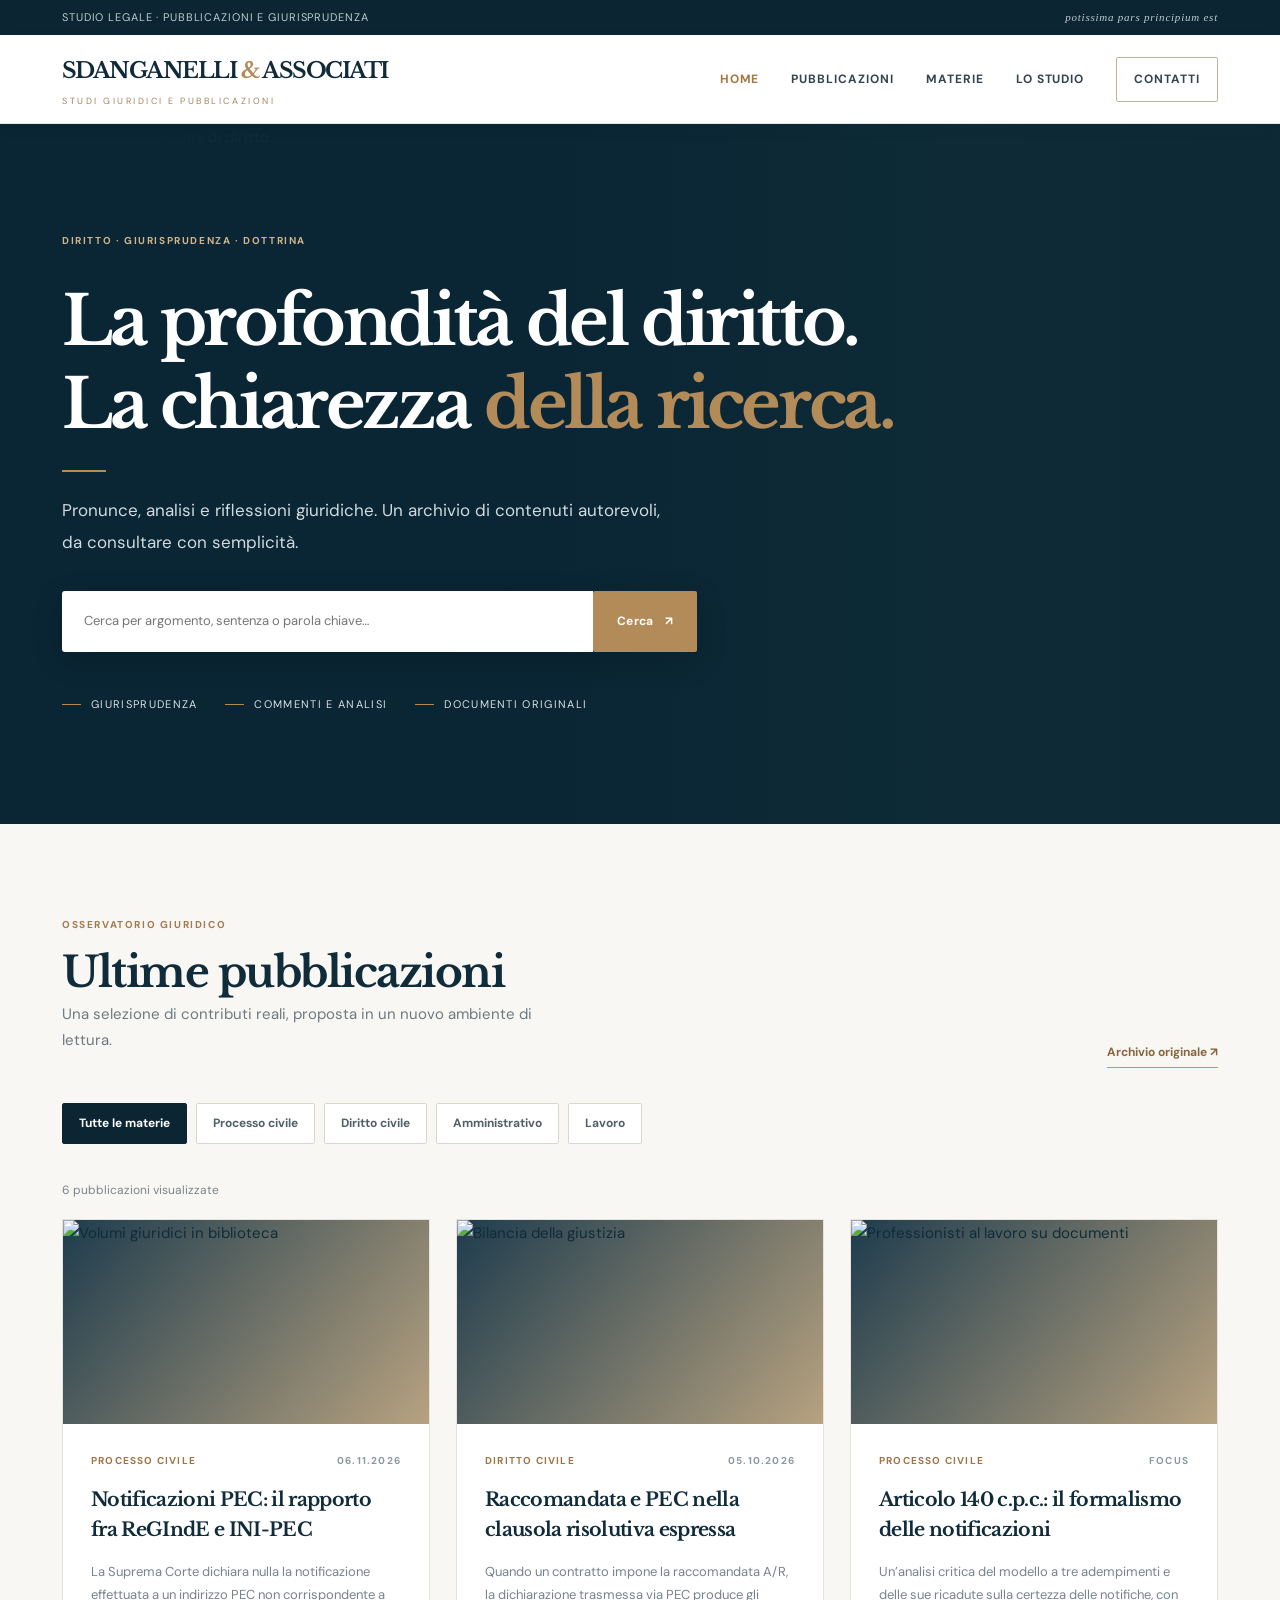
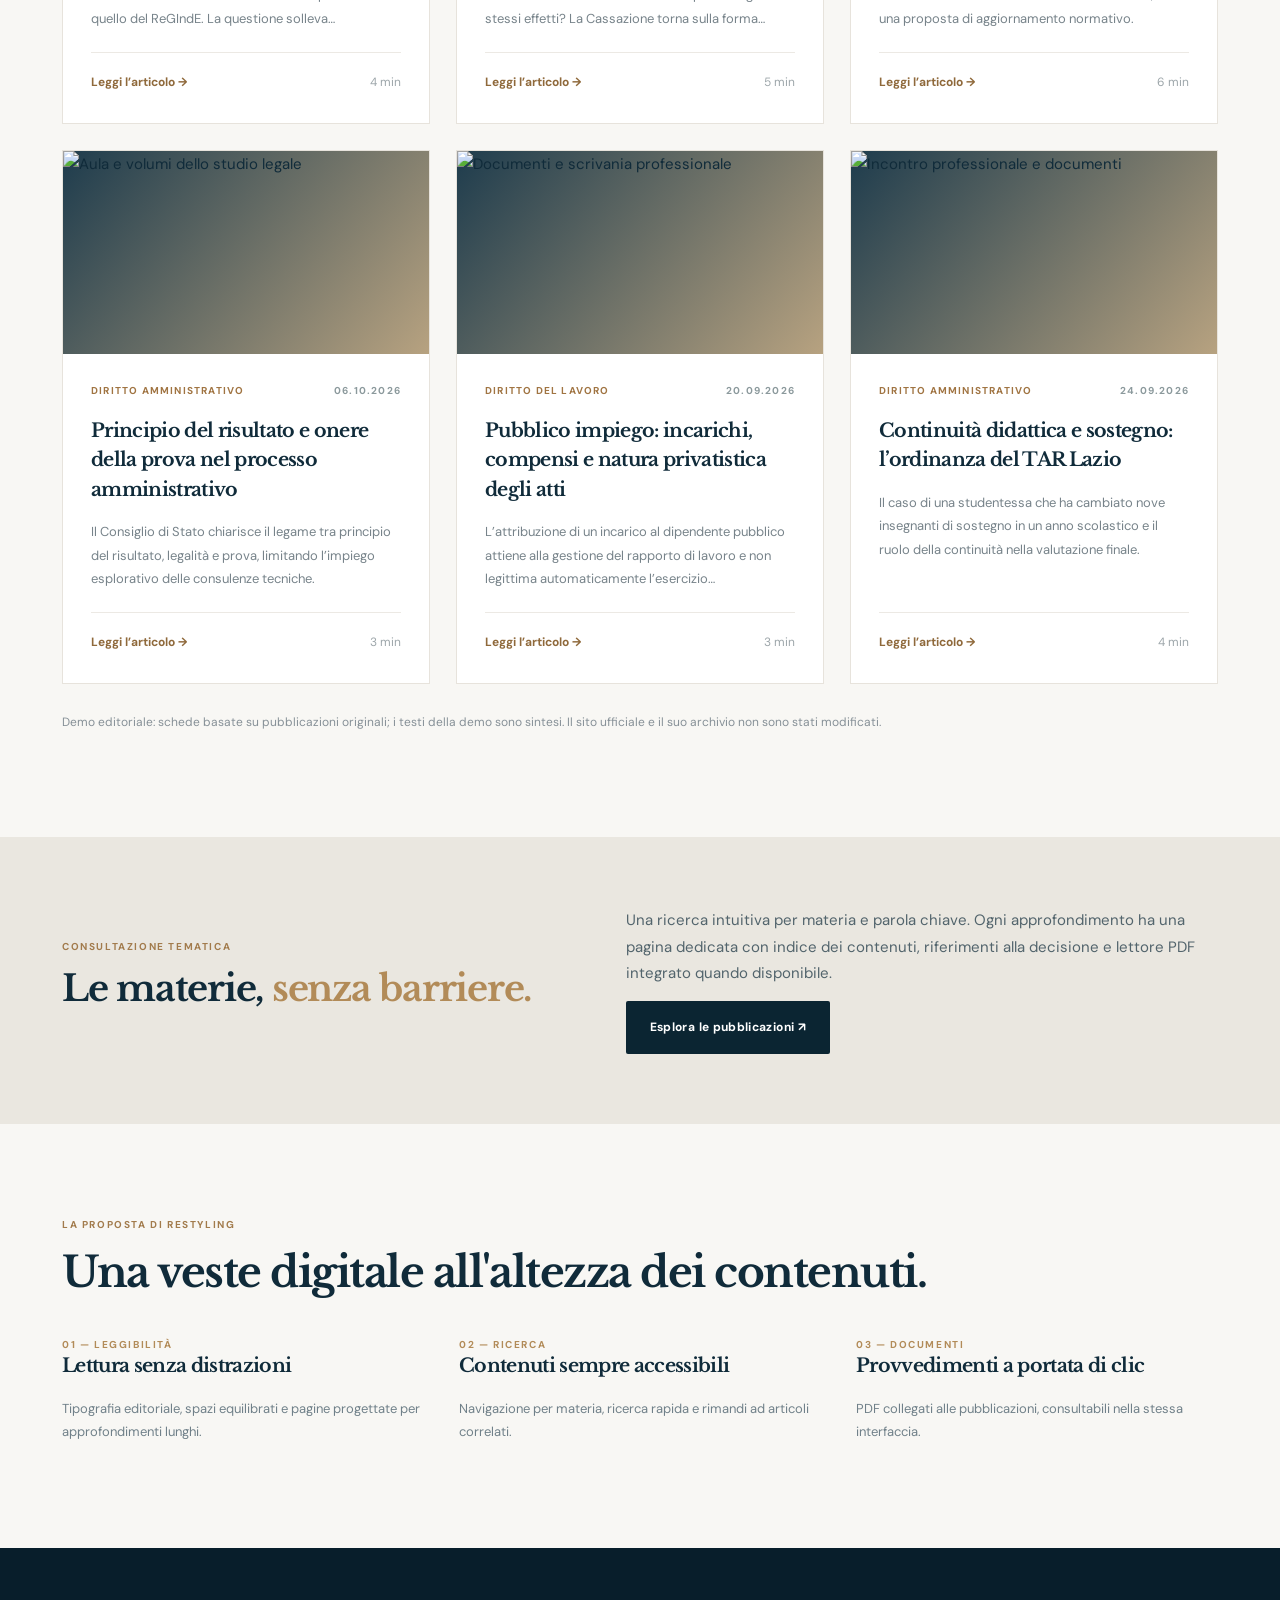
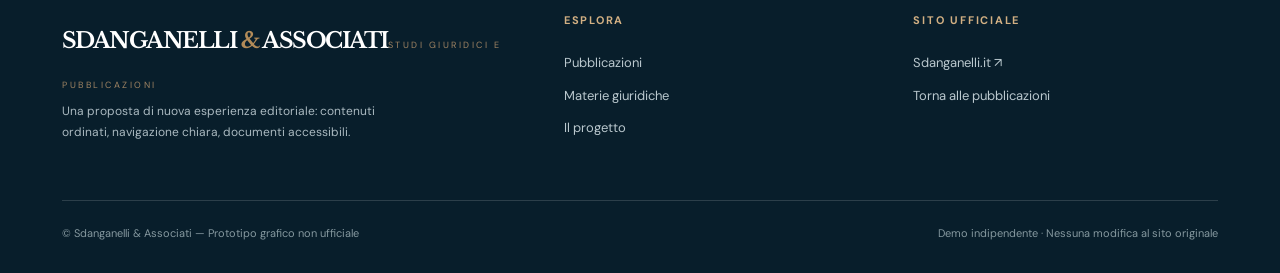
==== commit 6b41e564: "Replace popup demo with professional editorial homepage and dedicated article links" ====
--- a/index.html
+++ b/index.html
@@ -1 +1,9 @@
-<!doctype html><html lang="it"><meta charset="utf-8"><meta name="viewport" content="width=device-width,initial-scale=1"><title>Sdanganelli & Associati — Demo</title><style>:root{--n:#102b3b;--g:#bb8a4a}*{box-sizing:border-box}body{margin:0;background:#faf8f5;color:#172c36;font:16px/1.6 Arial,sans-serif}header,section,footer{padding:28px max(5vw,20px)}header{display:flex;justify-content:space-between;gap:20px;flex-wrap:wrap;background:white}nav{display:flex;gap:20px;flex-wrap:wrap}a{color:inherit;text-decoration:none}a:hover{color:var(--g)}h1,h2,h3,.brand{font-family:Georgia,serif}h1{font-size:clamp(40px,6vw,76px);line-height:1.1;margin:22px 0}h2{font-size:36px}.brand{font-size:24px;font-weight:bold}.brand span,.gold{color:var(--g)}.hero{background:linear-gradient(120deg,#071c28,#164052);color:white;padding-top:90px;padding-bottom:95px}.hero p{font-size:20px;max-width:700px}.hero-inner{max-width:1100px;margin:auto}.search{display:flex;max-width:700px;margin:28px 0}.search input{padding:17px;flex:1;min-width:0;border:0;border-radius:6px 0 0 6px}button{cursor:pointer}button.primary{background:var(--g);color:white;border:0;padding:16px 28px;border-radius:0 6px 6px 0}.chips{display:flex;gap:10px;flex-wrap:wrap}.chips button{border:1px solid #ffffff77;border-radius:24px;background:transparent;color:white;padding:8px 15px}.container{max-width:1100px;margin:auto}.grid{display:grid;grid-template-columns:repeat(3,1fr);gap:22px}.card{background:white;border:1px solid #e6e0d8;border-radius:9px;overflow:hidden}.card .art{height:125px;background:linear-gradient(135deg,#234758,#987b57);display:grid;place-items:center;color:#f5e1bf;font:58px Georgia,serif}.card .copy{padding:23px}.tag{color:#946b3e;text-transform:uppercase;font-size:12px;font-weight:bold;letter-spacing:1px}.card h3{font-size:24px;line-height:1.25}.card button{background:none;border:0;padding:0;color:#9c6934;text-decoration:underline;font-size:15px}.subjects{background:var(--n);color:white}.subjects .grid{grid-template-columns:repeat(4,1fr)}.subjects button{padding:28px 12px;background:#ffffff0a;color:white;border:1px solid #ffffff77;border-radius:8px;font-size:17px}.notice{padding:18px;background:#f2e9da;border-left:4px solid var(--g);margin-top:25px}footer{background:#071e2b;color:white}dialog{border:0;border-radius:10px;padding:30px;max-width:600px;width:90%}dialog::backdrop{background:#061e2bc9}@media(max-width:720px){.grid,.subjects .grid{grid-template-columns:1fr}header{display:block}nav{margin-top:15px}.hero{padding-top:65px;padding-bottom:65px}}.hero{background:linear-gradient(90deg,rgba(7,28,40,.94),rgba(15,43,57,.77)),url('https://images.unsplash.com/photo-1589829545856-d10d557cf95f?auto=format&fit=crop&w=1800&q=85') center/cover no-repeat}.card .art{background-size:cover;background-position:center;font-size:0}.card:nth-child(3n+1) .art{background-image:url('https://images.unsplash.com/photo-1589829545856-d10d557cf95f?auto=format&fit=crop&w=800&q=80')}.card:nth-child(3n+2) .art{background-image:url('https://images.unsplash.com/photo-1497366811353-6870744d04b2?auto=format&fit=crop&w=800&q=80')}.card:nth-child(3n) .art{background-image:url('https://images.unsplash.com/photo-1521791136064-7986c2920216?auto=format&fit=crop&w=800&q=80')}.card .art{height:185px}.card{transition:transform .2s,box-shadow .2s}.card:hover{transform:translateY(-4px);box-shadow:0 12px 28px #102b3b20}.hero small{letter-spacing:2px;color:#ead2a7}.hero{position:relative;isolation:isolate;overflow:hidden;background:linear-gradient(120deg,#071c28,#164052)}.hero .stock-bg{position:absolute;inset:0;width:100%;height:100%;object-fit:cover;opacity:.45;z-index:-1;display:block}.hero:before{content:"";position:absolute;inset:0;background:linear-gradient(90deg,#071c28ee,#123e50aa);z-index:-1}.card .art{height:190px;position:relative;font-size:0;overflow:hidden;background:#173a4b}.card .art img{display:block;width:100%;height:100%;object-fit:cover;position:absolute;inset:0}.card .art:before{content:"";position:absolute;inset:0;background:linear-gradient(135deg,#183a49,#997b54)}.card .art:after{content:"⚖";position:absolute;inset:0;display:grid;place-items:center;color:#e9d4b1;font:70px Georgia,serif;z-index:0}.card .art img{z-index:1}.card{transition:transform .2s,box-shadow .2s}.card:hover{transform:translateY(-4px);box-shadow:0 12px 28px #102b3b22}</style><header><a class="brand" href="#">SDANGANELLI <span>&</span> ASSOCIATI</a><nav><a href="#studio">Lo studio</a><a href="#pubblicazioni">Pubblicazioni</a><a href="#materie">Materie</a><a href="#contatti">Contatti</a></nav></header><main><div class="hero"><img class="stock-bg" src="https://images.pexels.com/photos/5668473/pexels-photo-5668473.jpeg?auto=compress&cs=tinysrgb&w=1600" alt="" onerror="this.style.display='none'"><div class="hero-inner"><small>GIURISPRUDENZA · DOTTRINA · APPROFONDIMENTI</small><h1>Ricerca e approfondimento<br>del <span class="gold">diritto.</span></h1><p>Una nuova esperienza di consultazione per articoli, sentenze e contributi giuridici.</p><form class="search" id="form"><input id="q" placeholder="Cerca un articolo o un argomento…" aria-label="Ricerca"><button class="primary">Cerca</button></form><div class="chips"><button data-q="amministrativo">Amministrativo</button><button data-q="civile">Civile</button><button data-q="penale">Penale</button><button data-q="lavoro">Lavoro</button></div></div></div><section id="pubblicazioni"><div class="container"><h2>Ultime pubblicazioni</h2><p id="count">Articoli dimostrativi</p><div class="grid" id="results"></div><div class="notice"><b>Versione dimostrativa:</b> gli articoli sono esempi. Il sito originale non è stato modificato. L'archivio reale sarà conservato e importato dopo verifica e backup.</div></div></section><section id="materie" class="subjects"><div class="container"><h2>Esplora per materia</h2><div class="grid"><button data-q="amministrativo">Diritto amministrativo</button><button data-q="civile">Diritto civile</button><button data-q="penale">Diritto penale</button><button data-q="lavoro">Diritto del lavoro</button></div></div></section><section id="studio"><div class="container"><h2>Un archivio più semplice da consultare.</h2><p>Un progetto editoriale sobrio, responsive e facilmente integrabile con un CMS per pubblicare nuovi articoli senza competenze tecniche.</p></div></section></main><footer id="contatti">SDANGANELLI & ASSOCIATI · Prototipo dimostrativo · <a href="https://www.sdanganelli.it/">Sito originale</a></footer><dialog id="detail"><button id="close">Chiudi ×</button><h2 id="dt"></h2><p id="dd"></p><p><a id="originalLink" target="_blank" rel="noopener noreferrer" href="#" style="display:inline-block;padding:12px 18px;background:#bb8a4a;color:white;border-radius:5px">Leggi il testo integrale sul sito originale ↗</a></p><p><i>Questa è una breve anteprima. Il testo completo e gli eventuali allegati rimangono sul sito originale.</i></p></dialog><script>const items=[["Processo civile","Cassazione n. 28524/2026 — Notifica PEC e ReGIndE","La Corte esamina la nullità della notifica PEC a un indirizzo diverso da quello presente nel ReGIndE.","https://www.sdanganelli.it/corte-di-cassazione-sezione-terza-ordinanza-6-novembre-2026-n-28524-notifica-a-mezzo-pec-reginde-registro-inipec-corrispondenza-notificazione-nulla/"],["Diritto civile","Cassazione n. 26272/2026 — Raccomandata e PEC","La decisione riguarda le modalità di comunicazione della clausola risolutiva espressa.","https://www.sdanganelli.it/corte-di-cassazione-sezione-iii-ordinanza-5-ottobre-2026-n-26272-raccomandata-pec-equipollenza-forma-sostanza-trasmissione-dellatto-clausola-risolutiva-espressa-volonta-contrattuale/"],["Processo civile","Art. 140 c.p.c. — Il formalismo delle notificazioni","Analisi delle tre formalità previste dalla norma e proposta di modifica.","https://www.sdanganelli.it/lanacronismo-e-il-formalismo-dellart-140-c-p-c-e-il-necessario-concorso-delle-tre-formalita-come-causa-frequente-di-vanificazione-della-notifica/"],["Diritto amministrativo","Consiglio di Stato n. 7350/2026 — Principio del risultato","La pronuncia affronta il principio del risultato e l’onere della prova.","https://www.sdanganelli.it/consiglio-di-stato-sezione-sesta-sentenza-6-ottobre-2026-n-7350-principio-del-risultato-individuazione-risultato-determinato-principio-dispositivo-onere-della-prova-e-di-allegazione-dei-fatti/"],["Diritto del lavoro","Cassazione n. 25581/2026 — Pubblico impiego","Conferimento di incarichi e natura privatistica degli atti di gestione del rapporto.","https://www.sdanganelli.it/corte-di-cassazione-sezione-prima-civile-ordinanza-20-settembre-2026-n-25581-pubblico-impiego-conferimento-di-incarico-al-dipendente-compenso-disapplicazione-autotutela-nullita-condotta-p-a/"],["Diritto amministrativo","TAR Lazio n. 5273/2025 — Continuità didattica","Una vicenda riguardante insegnanti di sostegno e continuità didattica.","https://www.sdanganelli.it/t-a-r-lazio-sezione-quarta-bis-roma-ordinanza-24-settembre-2025-n-5273-continuita-didattica-sostegno-rendimento-scolastico-recupero-delle-carenze-formative-ammissione-con-riserva-alla-classe/"]];function render(q=""){const found=items.filter(a=>a.join(" ").toLowerCase().includes(q.toLowerCase()));document.getElementById("count").textContent=found.length+" pubblicazioni reali";const root=document.getElementById("results");root.replaceChildren();found.forEach(a=>{let card=document.createElement("article");card.className="card";card.innerHTML='<div class="art">§</div><div class="copy"><div class="tag"></div><h3></h3><p></p><button>Apri anteprima →</button></div>';const photo=document.createElement("img");photo.alt="Fotografia illustrativa di ambito giuridico";photo.loading="lazy";photo.src=["https://images.pexels.com/photos/159832/justice-law-case-hearing-159832.jpeg?auto=compress&cs=tinysrgb&w=800","https://images.pexels.com/photos/6077797/pexels-photo-6077797.jpeg?auto=compress&cs=tinysrgb&w=800","https://images.pexels.com/photos/5668858/pexels-photo-5668858.jpeg?auto=compress&cs=tinysrgb&w=800","https://images.pexels.com/photos/5668473/pexels-photo-5668473.jpeg?auto=compress&cs=tinysrgb&w=800","https://images.pexels.com/photos/4427611/pexels-photo-4427611.jpeg?auto=compress&cs=tinysrgb&w=800","https://images.pexels.com/photos/8112172/pexels-photo-8112172.jpeg?auto=compress&cs=tinysrgb&w=800"][items.indexOf(a)];photo.onerror=()=>photo.remove();card.querySelector(".art").append(photo);card.querySelector(".tag").textContent=a[0];card.querySelector("h3").textContent=a[1];card.querySelector("p").textContent=a[2];card.querySelector("button").onclick=()=>{document.getElementById("dt").textContent=a[1];document.getElementById("dd").textContent=a[2];document.getElementById("originalLink").href=a[3];document.getElementById("detail").showModal()};root.append(card)})}document.getElementById("form").onsubmit=e=>{e.preventDefault();render(document.getElementById("q").value);location.hash="pubblicazioni"};document.querySelectorAll("[data-q]").forEach(b=>b.onclick=()=>{document.getElementById("q").value=b.dataset.q;render(b.dataset.q);location.hash="pubblicazioni"});document.getElementById("close").onclick=()=>document.getElementById("detail").close();render();</script></html>+<!doctype html><html lang="it"><head><meta charset="utf-8"><meta name="viewport" content="width=device-width,initial-scale=1"><meta name="theme-color" content="#0b2532"><title>Sdanganelli & Associati | Diritto, giurisprudenza e approfondimenti</title><meta name="description" content="Proposta di restyling editoriale per le pubblicazioni giuridiche di Sdanganelli & Associati"><link rel="stylesheet" href="styles.css?v=9"></head><body><div class="topline"><div class="container"><span>STUDIO LEGALE · PUBBLICAZIONI E GIURISPRUDENZA</span><em>potissima pars principium est</em></div></div><header class="site-header"><div class="container header-main"><a class="brand" href="index.html"><strong>SDANGANELLI <b>&</b> ASSOCIATI</strong><small>Studi giuridici e pubblicazioni</small></a><button class="menu-mobile" id="mobileMenu" aria-label="Apri navigazione" aria-expanded="false">☰</button><nav class="menu" id="topNav"><a href="index.html" class="active">Home</a><a href="#pubblicazioni">Pubblicazioni</a><a href="#materie">Materie</a><a href="#studio">Lo studio</a><a href="#contatti" class="nav-outline">Contatti</a></nav></div></header><main><section class="home-hero"><img class="hero-photo" src="https://images.pexels.com/photos/159832/justice-law-case-hearing-159832.jpeg?auto=compress&cs=tinysrgb&w=1800" alt="Biblioteca giuridica, volumi di diritto" fetchpriority="high"><div class="container hero-content"><div class="micro hero-kicker">DIRITTO · GIURISPRUDENZA · DOTTRINA</div><h1>La profondità del diritto.<br>La chiarezza <span class="gold">della ricerca.</span></h1><div class="rule"></div><p>Pronunce, analisi e riflessioni giuridiche. Un archivio di contenuti autorevoli, da consultare con semplicità.</p><form id="searchForm" class="hero-search"><input id="searchInput" aria-label="Cerca fra le pubblicazioni" type="search" placeholder="Cerca per argomento, sentenza o parola chiave…"><button class="btn btn-gold" type="submit">Cerca <span aria-hidden="true">↗</span></button></form><div class="feature-band"><span>Giurisprudenza</span><span>Commenti e analisi</span><span>Documenti originali</span></div></div></section><section class="section" id="pubblicazioni"><div class="container"><div class="section-heading"><div><div class="micro section-label">OSSERVATORIO GIURIDICO</div><h2>Ultime pubblicazioni</h2><p class="smallcopy">Una selezione di contributi reali, proposta in un nuovo ambiente di lettura.</p></div><a href="https://www.sdanganelli.it/" class="minor-link" target="_blank" rel="noopener noreferrer">Archivio originale ↗</a></div><div class="filterbar" id="filters" aria-label="Filtra per materia"><button type="button" class="filter active" data-category="Tutte">Tutte le materie</button><button type="button" class="filter" data-category="Processo civile">Processo civile</button><button type="button" class="filter" data-category="Diritto civile">Diritto civile</button><button type="button" class="filter" data-category="Diritto amministrativo">Amministrativo</button><button type="button" class="filter" data-category="Diritto del lavoro">Lavoro</button></div><p class="results-note" id="resultsCount" aria-live="polite"></p><div class="article-grid" id="articlesGrid"></div><p style="font-size:12px;color:#869097;margin-top:28px">Demo editoriale: schede basate su pubblicazioni originali; i testi della demo sono sintesi. Il sito ufficiale e il suo archivio non sono stati modificati.</p></div></section><section class="about-strip" id="materie"><div class="container about-strip-inner"><div><div class="micro section-label">CONSULTAZIONE TEMATICA</div><h2>Le materie, <span class="gold">senza barriere.</span></h2></div><div><p>Una ricerca intuitiva per materia e parola chiave. Ogni approfondimento ha una pagina dedicata con indice dei contenuti, riferimenti alla decisione e lettore PDF integrato quando disponibile.</p><a class="btn btn-dark" href="#pubblicazioni">Esplora le pubblicazioni ↗</a></div></div></section><section class="section" id="studio"><div class="container"><div class="section-heading"><div><div class="micro section-label">LA PROPOSTA DI RESTYLING</div><h2>Una veste digitale all'altezza dei contenuti.</h2></div></div><div style="display:grid;grid-template-columns:repeat(3,1fr);gap:35px" class="advantage-grid"><div><div class="micro gold">01 — LEGGIBILITÀ</div><h3 style="font-size:19px">Lettura senza distrazioni</h3><p style="color:#708089;font-size:13px">Tipografia editoriale, spazi equilibrati e pagine progettate per approfondimenti lunghi.</p></div><div><div class="micro gold">02 — RICERCA</div><h3 style="font-size:19px">Contenuti sempre accessibili</h3><p style="color:#708089;font-size:13px">Navigazione per materia, ricerca rapida e rimandi ad articoli correlati.</p></div><div><div class="micro gold">03 — DOCUMENTI</div><h3 style="font-size:19px">Provvedimenti a portata di clic</h3><p style="color:#708089;font-size:13px">PDF collegati alle pubblicazioni, consultabili nella stessa interfaccia.</p></div></div></div></section></main><footer class="site-footer" id="contatti"><div class="container"><div class="footer-grid"><div><a href="index.html" class="brand"><strong>SDANGANELLI <b>&</b> ASSOCIATI</strong><small>Studi giuridici e pubblicazioni</small></a><p>Una proposta di nuova esperienza editoriale: contenuti ordinati, navigazione chiara, documenti accessibili.</p></div><div><h4>Esplora</h4><a href="#pubblicazioni">Pubblicazioni</a><a href="#materie">Materie giuridiche</a><a href="#studio">Il progetto</a></div><div><h4>Sito ufficiale</h4><a href="https://www.sdanganelli.it/" target="_blank" rel="noopener noreferrer">Sdanganelli.it ↗</a><a href="#pubblicazioni">Torna alle pubblicazioni</a></div></div><div class="footer-bottom"><span>© Sdanganelli & Associati — Prototipo grafico non ufficiale</span><span>Demo indipendente · Nessuna modifica al sito originale</span></div></div></footer><script src="articles.js?v=9"></script><script>
+(()=>{const q=id=>document.getElementById(id);let cat="Tutte",term="";const items=window.SD_ARTICLES||[];
+function card(a){const link="articolo.html?slug="+encodeURIComponent(a.id),box=document.createElement("article");box.className="article-card";box.innerHTML='<a class="card-image"><img loading="lazy" alt=""></a><div class="card-content"><div class="card-topline"><span></span><time></time></div><h3><a></a></h3><p></p><div class="card-bottom"><a>Leggi l’articolo →</a><span></span></div></div>';box.querySelector(".card-image").href=link;box.querySelector(".card-image img").src=a.image;box.querySelector(".card-image img").alt=a.imageAlt;box.querySelector(".card-topline span").textContent=a.category;box.querySelector("time").textContent=a.dateShort;box.querySelector("h3 a").href=link;box.querySelector("h3 a").textContent=a.title;box.querySelector(".card-content p").textContent=a.subtitle;box.querySelector(".card-bottom a").href=link;box.querySelector(".card-bottom span").textContent=a.reading;return box}
+function render(){const res=items.filter(a=>(cat==="Tutte"||a.category===cat)&&[a.title,a.subtitle,a.category,a.court,a.number,...a.tags].join(" ").toLocaleLowerCase("it").includes(term.toLocaleLowerCase("it")));q("articlesGrid").replaceChildren(...(res.length?res.map(card):[Object.assign(document.createElement("div"),{className:"empty",textContent:"Nessuna pubblicazione trovata. Prova un’altra parola chiave o materia."})]));q("resultsCount").textContent=res.length+" pubblicazion"+(res.length===1?"e":"i")+" visualizzat"+(res.length===1?"a":"e");}
+q("searchForm").addEventListener("submit",e=>{e.preventDefault();term=q("searchInput").value.trim();render();q("pubblicazioni").scrollIntoView({behavior:"smooth"})});q("searchInput").addEventListener("input",()=>{term=q("searchInput").value.trim();render()});
+document.querySelectorAll(".filter").forEach(b=>b.addEventListener("click",()=>{cat=b.dataset.category;document.querySelectorAll(".filter").forEach(x=>x.classList.toggle("active",x===b));render()}));
+q("mobileMenu").addEventListener("click",()=>{const menu=q("topNav"),open=menu.classList.toggle("open");q("mobileMenu").setAttribute("aria-expanded",String(open))});q("topNav").querySelectorAll("a").forEach(l=>l.addEventListener("click",()=>q("topNav").classList.remove("open")));render();
+})();
+</script><style>@media(max-width:700px){.advantage-grid{grid-template-columns:1fr!important;gap:14px!important}}</style></body></html>
--- a/styles.css
+++ b/styles.css
@@ -0,0 +1,2 @@
+@import url('https://fonts.googleapis.com/css2?family=DM+Sans:wght@400;500;600;700&family=Libre+Baskerville:wght@400;700&display=swap');
+:root{--ink:#102b3a;--navy:#0b2532;--navy2:#153847;--gold:#b28b58;--cream:#f8f7f4;--line:#e5e3de;--muted:#6e7980;--white:#fff;--serif:"Libre Baskerville",Georgia,serif;--sans:"DM Sans",system-ui,sans-serif}*{box-sizing:border-box}html{scroll-behavior:smooth}body{margin:0;color:var(--ink);background:var(--cream);font:15px/1.75 var(--sans);-webkit-font-smoothing:antialiased}h1,h2,h3,h4{font-family:var(--serif);line-height:1.35;letter-spacing:-.035em}h1,h2,h3,p{margin-top:0}a{color:inherit;text-decoration:none}button,input{font:inherit}button{cursor:pointer}button:focus-visible,a:focus-visible,input:focus-visible{outline:3px solid #c6a376;outline-offset:4px}img{display:block;max-width:100%}.container{max-width:1220px;margin:0 auto;padding:0 32px}.micro{font-size:10px;font-weight:700;text-transform:uppercase;letter-spacing:.16em}.gold{color:var(--gold)}.rule{display:block;background:var(--gold);width:44px;height:2px;margin:22px 0}.topline{background:var(--navy);color:#bdcbd0;font-size:11px;letter-spacing:.08em}.topline .container{display:flex;align-items:center;justify-content:space-between;padding-top:8px;padding-bottom:8px}.topline em{font-family:Georgia,serif;font-weight:400;letter-spacing:.07em}.site-header{background:rgba(255,255,255,.98);position:sticky;top:0;z-index:50;border-bottom:1px solid #e9e5df;box-shadow:0 5px 24px #081f2c05}.header-main{display:flex;justify-content:space-between;align-items:center;min-height:88px;gap:30px}.brand{display:flex;flex-direction:column;color:#102a39;flex-shrink:0}.brand strong{font-family:var(--serif);font-size:22px;letter-spacing:-.07em;font-weight:700;white-space:nowrap}.brand strong b{color:var(--gold)}.brand small{font-size:9px;letter-spacing:.28em;color:#a08463;text-transform:uppercase;line-height:1.1;margin-top:6px}.menu{display:flex;gap:32px;align-items:center}.menu a{font-size:12px;font-weight:700;text-transform:uppercase;letter-spacing:.08em;color:#344550}.menu a:hover,.menu a.active{color:#a4773d}.menu .nav-outline{border:1px solid #c2b29d;padding:11px 17px;border-radius:2px}.menu-mobile{display:none;background:none;border:0;font-size:24px;color:var(--ink)}.home-hero{background:var(--navy);color:#fff;position:relative;overflow:hidden;isolation:isolate}.home-hero:before{content:"";position:absolute;inset:0;background:linear-gradient(90deg,#0a2534 9%,#0a2534ed 43%,#102f3b90 75%,#102f3b65);z-index:-1}.hero-photo{position:absolute;z-index:-2;inset:0;width:100%;height:100%;object-fit:cover;object-position:center}.hero-content{padding-top:108px;padding-bottom:110px;position:relative}.hero-content h1{max-width:850px;font-size:clamp(40px,5.3vw,68px);line-height:1.23;letter-spacing:-.05em;margin:30px 0 23px}.hero-content p{color:#d0dbe0;max-width:610px;font-size:17px;line-height:1.9}.hero-kicker{color:#d2b48d}.hero-search{display:flex;max-width:635px;margin-top:33px;box-shadow:0 8px 32px #0002}.hero-search input{min-width:0;flex:1;background:#fff;border:0;border-radius:3px 0 0 3px;padding:19px 22px;outline:0;color:var(--ink);font-size:13px}.btn{display:inline-flex;align-items:center;justify-content:center;gap:11px;border:1px solid transparent;padding:15px 23px;min-height:50px;font-weight:700;letter-spacing:.03em;font-size:12px;transition:all .18s;border-radius:2px}.btn-gold{background:var(--gold);color:#fff}.btn-gold:hover{background:#997044}.btn-outline{border-color:#d6d4d0;color:var(--ink);background:#fff}.btn-outline:hover{border-color:var(--gold);color:#916c44}.btn-dark{background:var(--navy);color:white}.btn-dark:hover{background:#21485a}.feature-band{display:flex;gap:28px;margin-top:43px;color:#d8e0e3;flex-wrap:wrap}.feature-band span{font-size:11px;letter-spacing:.12em;text-transform:uppercase;display:flex;align-items:center;gap:10px}.feature-band span:before{content:"";width:19px;height:1px;background:var(--gold)}.section{padding:92px 0}.section-heading{display:flex;justify-content:space-between;gap:24px;align-items:end;margin-bottom:35px}.section-heading h2{font-size:clamp(30px,3.3vw,44px);margin:10px 0 0}.section-heading .smallcopy{color:var(--muted);max-width:500px}.section-label{color:#a27b4c}.minor-link{color:#89663e;border-bottom:1px solid #b99869;font-weight:700;font-size:12px;padding-bottom:4px;white-space:nowrap}.filterbar{display:flex;gap:9px;flex-wrap:wrap;margin:25px 0 36px}.filter{border:1px solid #dad7cf;border-radius:2px;background:white;color:#51616a;padding:9px 16px;font-size:12px;font-weight:700}.filter.active,.filter:hover{background:var(--navy);color:#fff;border-color:var(--navy)}.results-note{font-size:12px;color:#7a858b;margin:0 0 18px}.article-grid{display:grid;grid-template-columns:repeat(3,minmax(0,1fr));gap:26px}.article-card{background:#fff;border:1px solid #e7e3dc;display:flex;flex-direction:column;transition:transform .2s,box-shadow .2s}.article-card:hover{transform:translateY(-5px);box-shadow:0 20px 40px #0c2a3720}.card-image{display:block;aspect-ratio:1.8;overflow:hidden;background:linear-gradient(130deg,#1e3c4d,#b7a280)}.card-image img{width:100%;height:100%;object-fit:cover;transition:transform .5s}.article-card:hover .card-image img{transform:scale(1.035)}.card-content{padding:28px 28px 30px;display:flex;flex-direction:column;flex:1}.card-topline{display:flex;justify-content:space-between;gap:10px;align-items:center;color:#a07442;font-size:10px;text-transform:uppercase;font-weight:700;letter-spacing:.12em}.card-topline time{color:#8b999c;white-space:nowrap;font-size:10px}.card-content h3{font-size:19px;line-height:1.55;margin:16px 0;color:var(--ink)}.card-content h3 a:hover{color:#956e40}.card-content p{font-size:13px;line-height:1.8;color:#77838a;margin-bottom:22px;display:-webkit-box;-webkit-line-clamp:3;-webkit-box-orient:vertical;overflow:hidden}.card-bottom{margin-top:auto;border-top:1px solid #ece9e4;padding-top:19px;color:#8f693b;font-size:12px;font-weight:700;display:flex;justify-content:space-between}.card-bottom span{font-weight:400;color:#9da6aa}.empty{padding:60px;text-align:center;border:1px dashed #c9c3b9;grid-column:1/-1}.about-strip{background:#eae7e0;padding:70px 0}.about-strip-inner{display:grid;grid-template-columns:1fr 1.2fr;gap:70px;align-items:center}.about-strip h2{font-size:36px;margin:10px 0}.about-strip p{color:#52646c}.site-footer{background:#081e2b;color:#d1dadf;padding:65px 0 30px}.footer-grid{display:grid;grid-template-columns:1.5fr 1fr 1fr;gap:45px}.site-footer .brand{color:white}.footer-grid p{max-width:340px;color:#aab9c0;font-size:12px}.footer-grid h4{font:700 11px var(--sans);letter-spacing:.16em;text-transform:uppercase;color:#d2b083;margin:0 0 20px}.footer-grid a{display:block;font-size:13px;line-height:2.5;color:#bac8ce}.footer-grid a:hover{color:white}.footer-bottom{border-top:1px solid #ffffff25;margin-top:45px;padding-top:23px;color:#85989f;font-size:11px;display:flex;justify-content:space-between;gap:15px;flex-wrap:wrap}.detail-hero{background:var(--navy);color:white;position:relative;overflow:hidden;isolation:isolate}.detail-hero:after{content:"§";position:absolute;right:4%;top:-150px;color:#ffffff07;font:normal 550px Georgia,serif;z-index:-1;pointer-events:none}.detail-hero-inner{padding-top:47px;padding-bottom:80px;max-width:1220px}.breadcrumbs{display:flex;align-items:center;flex-wrap:wrap;gap:12px;color:#bacbd0;font-size:11px}.breadcrumbs a:hover{color:white}.breadcrumbs .sep{color:#6f8b97}.detail-kicker{margin-top:62px;color:#cfab77;display:flex;gap:14px;align-items:center}.detail-kicker:before{content:"";height:1px;width:25px;background:#c9a477}.detail-hero h1{max-width:990px;font-size:clamp(35px,4.3vw,56px);line-height:1.32;letter-spacing:-.035em;margin:20px 0 20px}.detail-lead{font-size:17px;line-height:1.95;color:#c8d5dc;max-width:800px}.detail-meta{display:flex;gap:30px;flex-wrap:wrap;align-items:center;padding-top:28px;margin-top:30px;border-top:1px solid #ffffff2a;color:#c4ced3}.detail-meta span{font-size:11px;letter-spacing:.04em}.detail-meta b{color:white}.article-shell{display:grid;grid-template-columns:minmax(0,1fr) 300px;gap:80px;padding-top:73px;padding-bottom:90px}.article-reading{min-width:0}.article-reading .editor-note{font-size:12px;background:#f2eee6;padding:17px 20px;color:#586671;border-left:2px solid var(--gold);margin-bottom:40px}.article-reading .intro{font-family:Georgia,serif;font-size:22px;line-height:1.85;color:#223d4b;margin-bottom:38px}.section-number{font-size:11px;color:#a88557;text-transform:uppercase;font-weight:700;letter-spacing:.14em}.article-reading h2{font-size:29px;margin:14px 0 18px}.article-reading section.article-section{padding:36px 0;border-top:1px solid #e1ded7;scroll-margin-top:115px}.article-reading section.article-section p{font:18px/2 Georgia,serif;color:#314552;margin-bottom:14px}.principle{padding:32px 36px;background:#eff0ed;border-left:3px solid var(--gold);margin-bottom:44px}.principle .micro{color:#93734b}.principle p{font-family:Georgia,serif;font-size:20px;line-height:1.8;margin:16px 0 0}.document-block{border:1px solid #e4e0d8;background:#fff;margin-top:25px;scroll-margin-top:120px}.document-head{padding:25px 29px;display:flex;justify-content:space-between;gap:20px;align-items:center;flex-wrap:wrap}.document-head h3{font-size:23px;margin:6px 0}.document-head p{color:#758187;font-size:12px;margin:0}.pdf-frame{width:100%;height:580px;border:0;display:block;background:#f5f5f5;border-top:1px solid #e4e0d8}.document-links{display:flex;gap:14px;flex-wrap:wrap;padding:0 29px 25px}.reference{display:flex;gap:10px;margin-top:35px;font-size:12px;color:#78848a;flex-wrap:wrap;align-items:center}.reference a{color:#846038;text-decoration:underline;text-underline-offset:3px}.tag-list{display:flex;gap:8px;flex-wrap:wrap;margin-top:30px}.tag-list span{background:#eeeae3;color:#596973;font-size:11px;padding:6px 10px}.sidebar-sticky{position:sticky;top:120px}.side-card{border:1px solid #e1ddd5;background:white;padding:28px;margin-bottom:22px}.side-card h3{font-size:19px;margin:0 0 20px}.side-card .micro{color:#a37e4e;margin-bottom:17px;display:block}.side-index a{display:block;font-size:12px;line-height:1.6;padding:12px 0;border-bottom:1px solid #eeeae4;color:#5a6a73}.side-index a:hover{color:#9b7548}.side-index a span{color:#ad8758;padding-right:10px}.side-detail{font-size:12px;border-bottom:1px solid #efede8;padding:12px 0}.side-detail strong{display:block;font-size:10px;letter-spacing:.11em;text-transform:uppercase;color:#a07e58}.side-detail span{display:block;margin-top:4px;color:#526572}.side-social{display:flex;gap:9px;flex-wrap:wrap}.side-social button,.side-social a{background:#f3f2ed;border:1px solid #e3dfd8;padding:11px 14px;font-size:11px;font-weight:700;color:#314a58}.side-social button:hover,.side-social a:hover{background:#e6e0d4}.related{background:#eeece6;padding:78px 0}.related h2{font-size:35px;margin:8px 0 28px}.related-grid{display:grid;grid-template-columns:repeat(3,1fr);gap:24px}.related .article-card .card-image{aspect-ratio:2.3}.related .card-content{padding:22px}.related h3{font-size:16px}.back-link{color:#9c7547;font-weight:700;font-size:12px;display:inline-flex;gap:8px;align-items:center;margin-bottom:24px}.notice-snackbar{position:fixed;right:25px;bottom:25px;background:#0e3141;color:white;padding:15px 22px;z-index:100;font-size:12px;box-shadow:0 10px 35px #0003}@media(max-width:1080px){.container{padding:0 26px}.menu{gap:17px}.article-shell{gap:40px;grid-template-columns:minmax(0,1fr) 260px}.brand strong{font-size:19px}}@media(max-width:790px){.topline .container{gap:15px;flex-wrap:wrap}.header-main{min-height:75px}.menu-mobile{display:block}.menu{display:none;position:absolute;top:75px;left:0;right:0;padding:24px 27px;background:white;flex-direction:column;align-items:start;box-shadow:0 18px 18px #102c3b12}.menu.open{display:flex}.section{padding:60px 0}.article-grid,.related-grid{grid-template-columns:repeat(2,minmax(0,1fr))}.article-shell{display:block;padding-top:45px}.article-aside{margin-top:45px}.sidebar-sticky{position:static}.detail-hero-inner{padding-bottom:55px}.detail-kicker{margin-top:42px}.detail-hero:after{font-size:330px;right:-45px;top:-70px}.footer-grid{grid-template-columns:1fr 1fr}.footer-grid>div:first-child{grid-column:1/-1}.about-strip-inner{display:block}}@media(max-width:570px){.container{padding:0 20px}.brand strong{font-size:17px}.brand small{font-size:8px}.hero-content{padding:75px 0 80px}.hero-content h1{font-size:38px}.hero-content p{font-size:15px}.hero-search{box-shadow:none}.hero-search input{padding:16px;font-size:12px}.hero-search .btn{padding:14px}.section-heading{align-items:start;flex-direction:column}.article-grid,.related-grid{grid-template-columns:1fr}.article-shell{padding-bottom:58px}.detail-hero h1{font-size:32px}.detail-lead{font-size:15px}.detail-meta{gap:12px}.article-reading .intro{font-size:20px}.article-reading section.article-section p{font-size:17px;line-height:1.85}.principle{padding:25px}.principle p{font-size:18px}.pdf-frame{height:440px}.document-head{padding:22px}.document-links{padding:0 22px 25px}.footer-grid{grid-template-columns:1fr}.footer-grid>div:first-child{grid-column:auto}.site-footer{padding-top:48px}}@media(prefers-reduced-motion:reduce){html{scroll-behavior:auto}*{transition:none!important}}
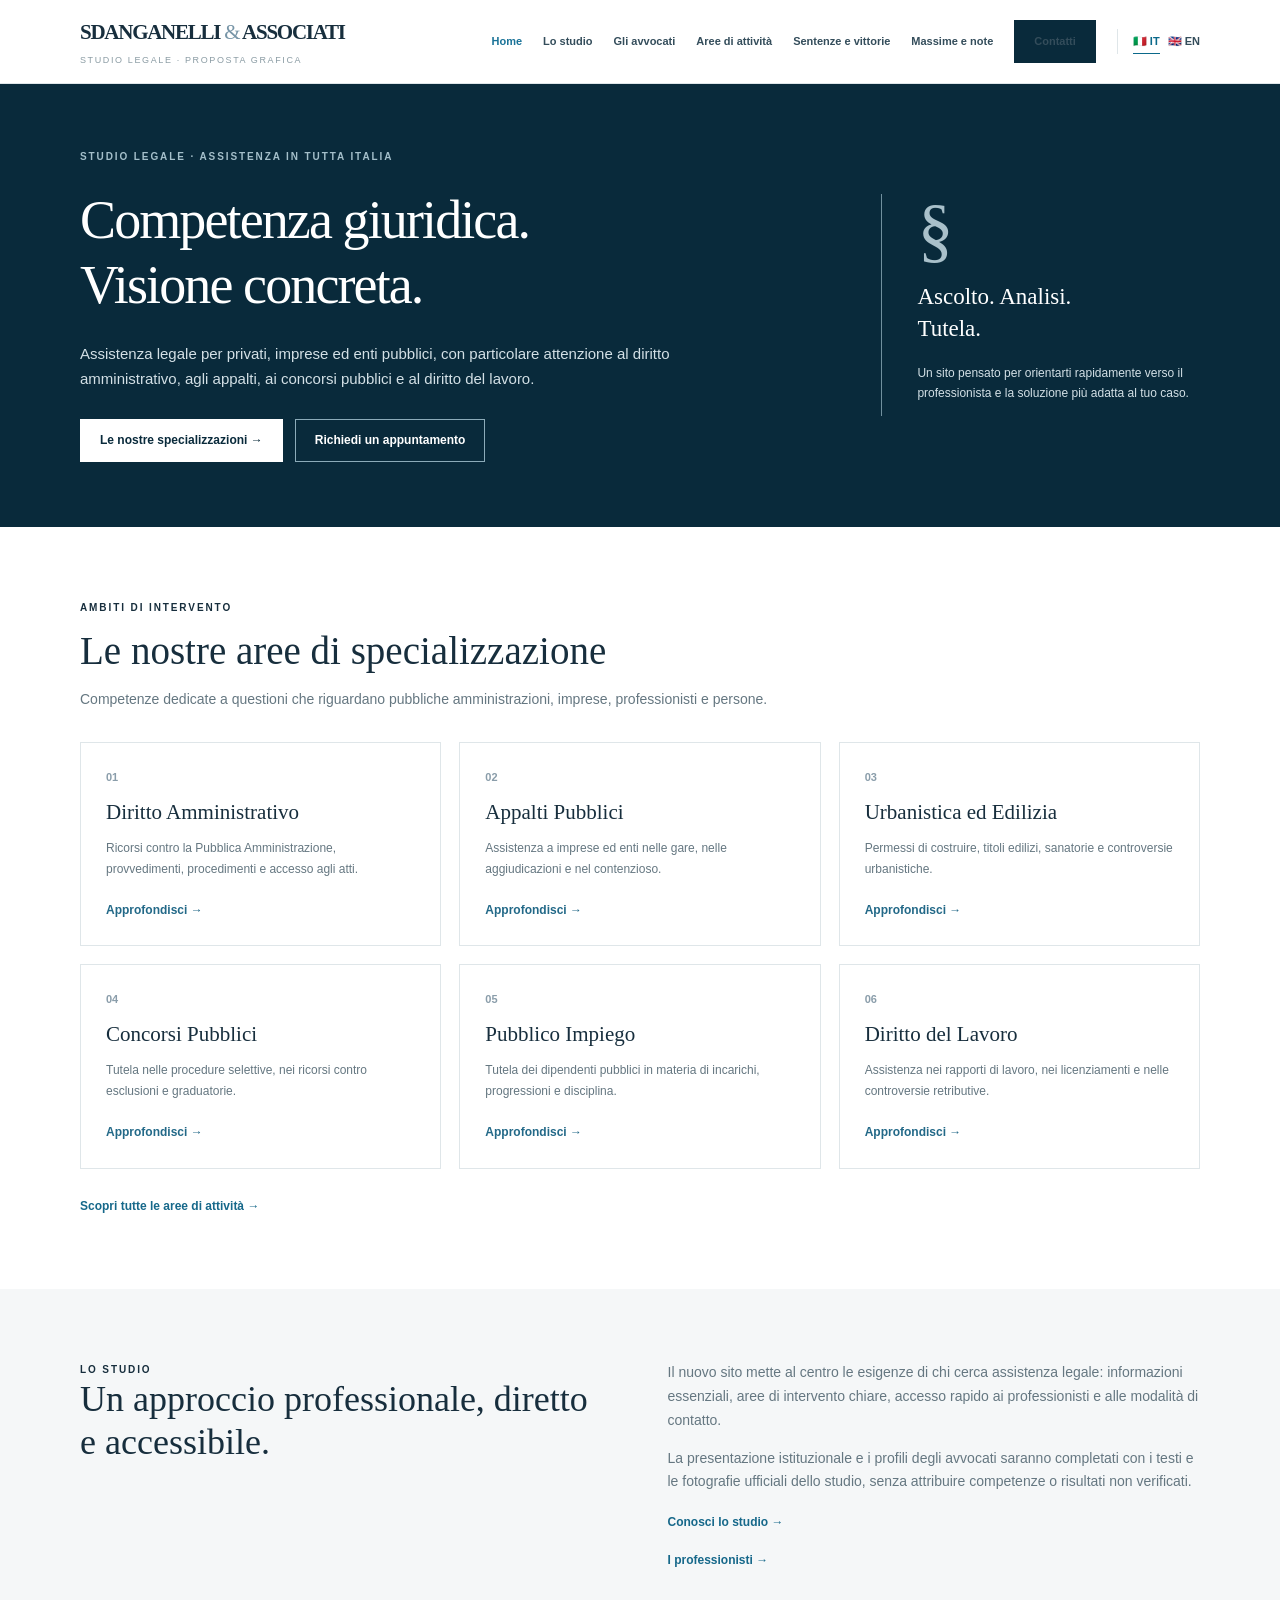
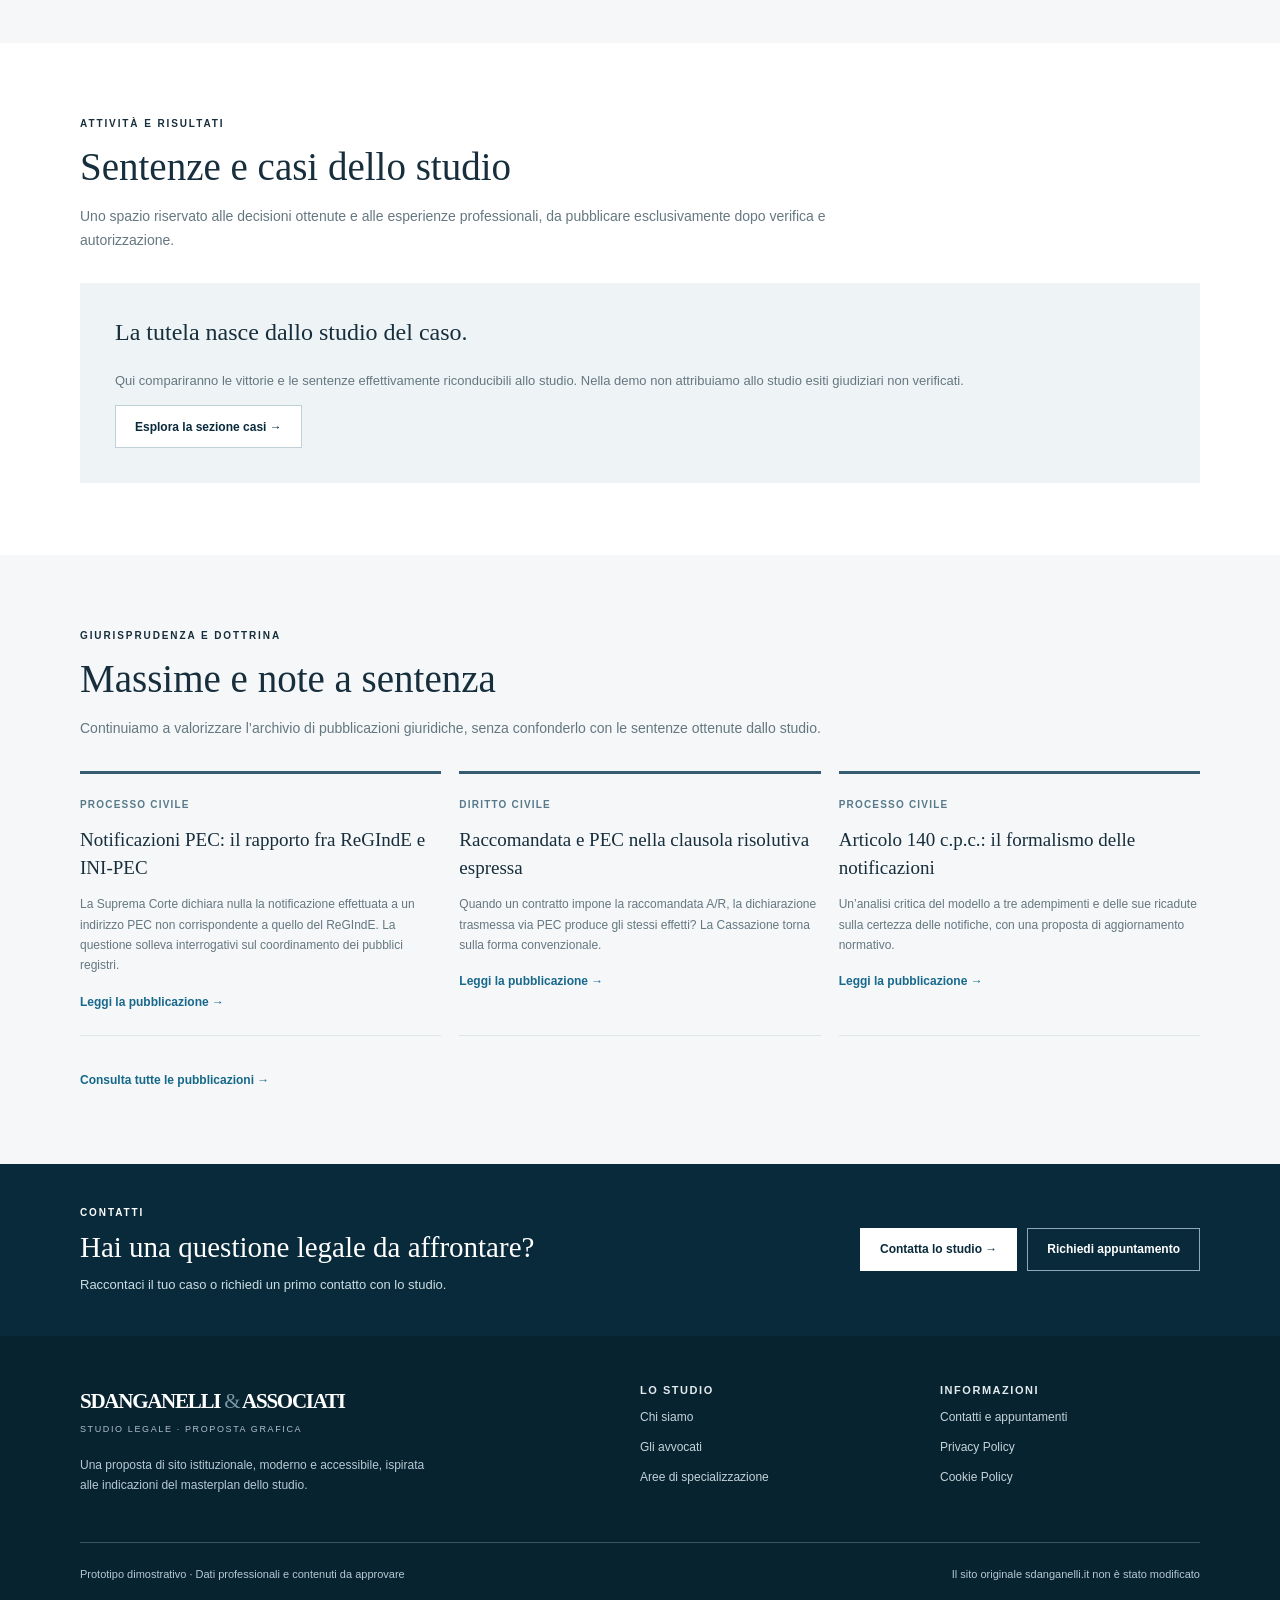
==== commit 3bb8d9ea: "Rebuild homepage around masterplan: services, clients, cases and consultation CTA" ====
--- a/index.html
+++ b/index.html
@@ -1,9 +1 @@
-<!doctype html><html lang="it"><head><meta charset="utf-8"><meta name="viewport" content="width=device-width,initial-scale=1"><meta name="theme-color" content="#0b2532"><title>Sdanganelli & Associati | Diritto, giurisprudenza e approfondimenti</title><meta name="description" content="Proposta di restyling editoriale per le pubblicazioni giuridiche di Sdanganelli & Associati"><link rel="stylesheet" href="styles.css?v=9"></head><body><div class="topline"><div class="container"><span>STUDIO LEGALE · PUBBLICAZIONI E GIURISPRUDENZA</span><em>potissima pars principium est</em></div></div><header class="site-header"><div class="container header-main"><a class="brand" href="index.html"><strong>SDANGANELLI <b>&</b> ASSOCIATI</strong><small>Studi giuridici e pubblicazioni</small></a><button class="menu-mobile" id="mobileMenu" aria-label="Apri navigazione" aria-expanded="false">☰</button><nav class="menu" id="topNav"><a href="index.html" class="active">Home</a><a href="#pubblicazioni">Pubblicazioni</a><a href="#materie">Materie</a><a href="#studio">Lo studio</a><a href="#contatti" class="nav-outline">Contatti</a></nav></div></header><main><section class="home-hero"><img class="hero-photo" src="https://images.pexels.com/photos/159832/justice-law-case-hearing-159832.jpeg?auto=compress&cs=tinysrgb&w=1800" alt="Biblioteca giuridica, volumi di diritto" fetchpriority="high"><div class="container hero-content"><div class="micro hero-kicker">DIRITTO · GIURISPRUDENZA · DOTTRINA</div><h1>La profondità del diritto.<br>La chiarezza <span class="gold">della ricerca.</span></h1><div class="rule"></div><p>Pronunce, analisi e riflessioni giuridiche. Un archivio di contenuti autorevoli, da consultare con semplicità.</p><form id="searchForm" class="hero-search"><input id="searchInput" aria-label="Cerca fra le pubblicazioni" type="search" placeholder="Cerca per argomento, sentenza o parola chiave…"><button class="btn btn-gold" type="submit">Cerca <span aria-hidden="true">↗</span></button></form><div class="feature-band"><span>Giurisprudenza</span><span>Commenti e analisi</span><span>Documenti originali</span></div></div></section><section class="section" id="pubblicazioni"><div class="container"><div class="section-heading"><div><div class="micro section-label">OSSERVATORIO GIURIDICO</div><h2>Ultime pubblicazioni</h2><p class="smallcopy">Una selezione di contributi reali, proposta in un nuovo ambiente di lettura.</p></div><a href="https://www.sdanganelli.it/" class="minor-link" target="_blank" rel="noopener noreferrer">Archivio originale ↗</a></div><div class="filterbar" id="filters" aria-label="Filtra per materia"><button type="button" class="filter active" data-category="Tutte">Tutte le materie</button><button type="button" class="filter" data-category="Processo civile">Processo civile</button><button type="button" class="filter" data-category="Diritto civile">Diritto civile</button><button type="button" class="filter" data-category="Diritto amministrativo">Amministrativo</button><button type="button" class="filter" data-category="Diritto del lavoro">Lavoro</button></div><p class="results-note" id="resultsCount" aria-live="polite"></p><div class="article-grid" id="articlesGrid"></div><p style="font-size:12px;color:#869097;margin-top:28px">Demo editoriale: schede basate su pubblicazioni originali; i testi della demo sono sintesi. Il sito ufficiale e il suo archivio non sono stati modificati.</p></div></section><section class="about-strip" id="materie"><div class="container about-strip-inner"><div><div class="micro section-label">CONSULTAZIONE TEMATICA</div><h2>Le materie, <span class="gold">senza barriere.</span></h2></div><div><p>Una ricerca intuitiva per materia e parola chiave. Ogni approfondimento ha una pagina dedicata con indice dei contenuti, riferimenti alla decisione e lettore PDF integrato quando disponibile.</p><a class="btn btn-dark" href="#pubblicazioni">Esplora le pubblicazioni ↗</a></div></div></section><section class="section" id="studio"><div class="container"><div class="section-heading"><div><div class="micro section-label">LA PROPOSTA DI RESTYLING</div><h2>Una veste digitale all'altezza dei contenuti.</h2></div></div><div style="display:grid;grid-template-columns:repeat(3,1fr);gap:35px" class="advantage-grid"><div><div class="micro gold">01 — LEGGIBILITÀ</div><h3 style="font-size:19px">Lettura senza distrazioni</h3><p style="color:#708089;font-size:13px">Tipografia editoriale, spazi equilibrati e pagine progettate per approfondimenti lunghi.</p></div><div><div class="micro gold">02 — RICERCA</div><h3 style="font-size:19px">Contenuti sempre accessibili</h3><p style="color:#708089;font-size:13px">Navigazione per materia, ricerca rapida e rimandi ad articoli correlati.</p></div><div><div class="micro gold">03 — DOCUMENTI</div><h3 style="font-size:19px">Provvedimenti a portata di clic</h3><p style="color:#708089;font-size:13px">PDF collegati alle pubblicazioni, consultabili nella stessa interfaccia.</p></div></div></div></section></main><footer class="site-footer" id="contatti"><div class="container"><div class="footer-grid"><div><a href="index.html" class="brand"><strong>SDANGANELLI <b>&</b> ASSOCIATI</strong><small>Studi giuridici e pubblicazioni</small></a><p>Una proposta di nuova esperienza editoriale: contenuti ordinati, navigazione chiara, documenti accessibili.</p></div><div><h4>Esplora</h4><a href="#pubblicazioni">Pubblicazioni</a><a href="#materie">Materie giuridiche</a><a href="#studio">Il progetto</a></div><div><h4>Sito ufficiale</h4><a href="https://www.sdanganelli.it/" target="_blank" rel="noopener noreferrer">Sdanganelli.it ↗</a><a href="#pubblicazioni">Torna alle pubblicazioni</a></div></div><div class="footer-bottom"><span>© Sdanganelli & Associati — Prototipo grafico non ufficiale</span><span>Demo indipendente · Nessuna modifica al sito originale</span></div></div></footer><script src="articles.js?v=9"></script><script>
-(()=>{const q=id=>document.getElementById(id);let cat="Tutte",term="";const items=window.SD_ARTICLES||[];
-function card(a){const link="articolo.html?slug="+encodeURIComponent(a.id),box=document.createElement("article");box.className="article-card";box.innerHTML='<a class="card-image"><img loading="lazy" alt=""></a><div class="card-content"><div class="card-topline"><span></span><time></time></div><h3><a></a></h3><p></p><div class="card-bottom"><a>Leggi l’articolo →</a><span></span></div></div>';box.querySelector(".card-image").href=link;box.querySelector(".card-image img").src=a.image;box.querySelector(".card-image img").alt=a.imageAlt;box.querySelector(".card-topline span").textContent=a.category;box.querySelector("time").textContent=a.dateShort;box.querySelector("h3 a").href=link;box.querySelector("h3 a").textContent=a.title;box.querySelector(".card-content p").textContent=a.subtitle;box.querySelector(".card-bottom a").href=link;box.querySelector(".card-bottom span").textContent=a.reading;return box}
-function render(){const res=items.filter(a=>(cat==="Tutte"||a.category===cat)&&[a.title,a.subtitle,a.category,a.court,a.number,...a.tags].join(" ").toLocaleLowerCase("it").includes(term.toLocaleLowerCase("it")));q("articlesGrid").replaceChildren(...(res.length?res.map(card):[Object.assign(document.createElement("div"),{className:"empty",textContent:"Nessuna pubblicazione trovata. Prova un’altra parola chiave o materia."})]));q("resultsCount").textContent=res.length+" pubblicazion"+(res.length===1?"e":"i")+" visualizzat"+(res.length===1?"a":"e");}
-q("searchForm").addEventListener("submit",e=>{e.preventDefault();term=q("searchInput").value.trim();render();q("pubblicazioni").scrollIntoView({behavior:"smooth"})});q("searchInput").addEventListener("input",()=>{term=q("searchInput").value.trim();render()});
-document.querySelectorAll(".filter").forEach(b=>b.addEventListener("click",()=>{cat=b.dataset.category;document.querySelectorAll(".filter").forEach(x=>x.classList.toggle("active",x===b));render()}));
-q("mobileMenu").addEventListener("click",()=>{const menu=q("topNav"),open=menu.classList.toggle("open");q("mobileMenu").setAttribute("aria-expanded",String(open))});q("topNav").querySelectorAll("a").forEach(l=>l.addEventListener("click",()=>q("topNav").classList.remove("open")));render();
-})();
-</script><style>@media(max-width:700px){.advantage-grid{grid-template-columns:1fr!important;gap:14px!important}}</style></body></html>+<!doctype html><html lang="it"><head><meta charset="utf-8"><meta name="viewport" content="width=device-width,initial-scale=1"><title>Sdanganelli & Associati | Studio legale</title><meta name="description" content="Studio legale: diritto amministrativo, appalti pubblici, ricorsi al TAR, concorsi e diritto del lavoro."><link rel="stylesheet" href="masterplan.css?v=2"></head><body><a href="#contenuto" class="skip">Vai al contenuto</a><header class="site-head"><div class="wrap head-inner"><a href="index.html" class="brand"><strong>SDANGANELLI <span>&</span> ASSOCIATI</strong><small>Studio legale · Proposta grafica</small></a><button class="menu-trigger" id="menuTrigger" aria-label="Apri menu" aria-expanded="false">☰</button><nav class="desktop-nav" id="nav"><a class="active" href="index.html">Home</a><a href="pagina.html?sezione=studio">Lo studio</a><a href="pagina.html?sezione=avvocati">Gli avvocati</a><a href="pagina.html?sezione=aree">Aree di attività</a><a href="pagina.html?sezione=casi">Sentenze e vittorie</a><a href="pagina.html?sezione=pubblicazioni">Massime e note</a><a href="pagina.html?sezione=contatti" class="cta">Contatti</a><div class="lang"><a class="selected" href="index.html" aria-label="Italiano">🇮🇹 IT</a><a href="pagina.html?sezione=english" aria-label="English preview">🇬🇧 EN</a></div></nav></div></header><main id="contenuto"><section class="hero"><div class="wrap hero-inner"><div><div class="eyebrow">STUDIO LEGALE · ASSISTENZA IN TUTTA ITALIA</div><h1>Competenza giuridica.<br>Visione concreta.</h1><p>Assistenza legale per privati, imprese ed enti pubblici, con particolare attenzione al diritto amministrativo, agli appalti, ai concorsi pubblici e al diritto del lavoro.</p><div class="hero-buttons"><a class="cta cta-white" href="pagina.html?sezione=aree">Le nostre specializzazioni →</a><a class="cta cta-outline" href="pagina.html?sezione=contatti">Richiedi un appuntamento</a></div></div><div class="hero-side"><div class="number">§</div><h2>Ascolto. Analisi.<br>Tutela.</h2><p>Un sito pensato per orientarti rapidamente verso il professionista e la soluzione più adatta al tuo caso.</p></div></div></section><section class="section" id="aree"><div class="wrap"><div class="section-title"><div class="eyebrow">AMBITI DI INTERVENTO</div><h2>Le nostre aree di specializzazione</h2><p>Competenze dedicate a questioni che riguardano pubbliche amministrazioni, imprese, professionisti e persone.</p></div><div class="grid grid3" id="practiceGrid"></div><div style="margin-top:23px"><a href="pagina.html?sezione=aree" class="smalllink">Scopri tutte le aree di attività →</a></div></div></section><section class="section section-alt" id="studio"><div class="wrap minimal-split"><div><div class="eyebrow">LO STUDIO</div><h2>Un approccio professionale, diretto e accessibile.</h2></div><div><p>Il nuovo sito mette al centro le esigenze di chi cerca assistenza legale: informazioni essenziali, aree di intervento chiare, accesso rapido ai professionisti e alle modalità di contatto.</p><p>La presentazione istituzionale e i profili degli avvocati saranno completati con i testi e le fotografie ufficiali dello studio, senza attribuire competenze o risultati non verificati.</p><a href="pagina.html?sezione=studio" class="smalllink">Conosci lo studio →</a><div style="margin-top:12px"><a href="pagina.html?sezione=avvocati" class="smalllink">I professionisti →</a></div></div></div></section><section class="section"><div class="wrap"><div class="section-title"><div class="eyebrow">ATTIVITÀ E RISULTATI</div><h2>Sentenze e casi dello studio</h2><p>Uno spazio riservato alle decisioni ottenute e alle esperienze professionali, da pubblicare esclusivamente dopo verifica e autorizzazione.</p></div><div class="feature-panel"><h3>La tutela nasce dallo studio del caso.</h3><p>Qui compariranno le vittorie e le sentenze effettivamente riconducibili allo studio. Nella demo non attribuiamo allo studio esiti giudiziari non verificati.</p><a class="cta cta-soft" href="pagina.html?sezione=casi">Esplora la sezione casi →</a></div></div></section><section class="section section-alt"><div class="wrap"><div class="section-title"><div class="eyebrow">GIURISPRUDENZA E DOTTRINA</div><h2>Massime e note a sentenza</h2><p>Continuiamo a valorizzare l’archivio di pubblicazioni giuridiche, senza confonderlo con le sentenze ottenute dallo studio.</p></div><div class="article-list" id="editorialList"></div><a href="pagina.html?sezione=pubblicazioni" class="smalllink">Consulta tutte le pubblicazioni →</a></div></section><section class="contact-band"><div class="wrap contact-inner"><div><div class="eyebrow">CONTATTI</div><h2>Hai una questione legale da affrontare?</h2><p>Raccontaci il tuo caso o richiedi un primo contatto con lo studio.</p></div><div class="contact-actions"><a href="pagina.html?sezione=contatti" class="cta cta-white">Contatta lo studio →</a><a href="pagina.html?sezione=contatti#appuntamento" class="cta cta-outline">Richiedi appuntamento</a></div></div></section></main><footer class="footer"><div class="wrap"><div class="footer-top"><div><div class="brand"><strong>SDANGANELLI <span>&</span> ASSOCIATI</strong><small>Studio legale · Proposta grafica</small></div><p>Una proposta di sito istituzionale, moderno e accessibile, ispirata alle indicazioni del masterplan dello studio.</p></div><div><h3>Lo studio</h3><a class="footlink" href="pagina.html?sezione=studio">Chi siamo</a><a class="footlink" href="pagina.html?sezione=avvocati">Gli avvocati</a><a class="footlink" href="pagina.html?sezione=aree">Aree di specializzazione</a></div><div><h3>Informazioni</h3><a class="footlink" href="pagina.html?sezione=contatti">Contatti e appuntamenti</a><a class="footlink" href="pagina.html?sezione=privacy">Privacy Policy</a><a class="footlink" href="pagina.html?sezione=cookie">Cookie Policy</a></div></div><div class="footer-bottom"><span>Prototipo dimostrativo · Dati professionali e contenuti da approvare</span><span>Il sito originale sdanganelli.it non è stato modificato</span></div></div></footer><script src="masterplan-data.js?v=2"></script><script src="articles.js?v=9"></script><script>const g=document.getElementById('practiceGrid');window.MP.specialties.slice(0,6).forEach((a,i)=>{let c=document.createElement('div');c.className='practice';c.innerHTML='<div class="num"></div><h3></h3><p></p><a>Approfondisci →</a>';c.querySelector('.num').textContent=String(i+1).padStart(2,'0');c.querySelector('h3').textContent=a.title;c.querySelector('p').textContent=a.summary;c.querySelector('a').href='pagina.html?sezione=area&slug='+a.slug;g.append(c)});const l=document.getElementById('editorialList');window.SD_ARTICLES.slice(0,3).forEach(a=>{let c=document.createElement('article');c.className='article-card';c.innerHTML='<div class="type"></div><h3></h3><p></p><a>Leggi la pubblicazione →</a>';c.querySelector('.type').textContent=a.category;c.querySelector('h3').textContent=a.title;c.querySelector('p').textContent=a.subtitle;c.querySelector('a').href='articolo.html?slug='+encodeURIComponent(a.id);l.append(c)});const m=document.getElementById('menuTrigger'),n=document.getElementById('nav');m.onclick=()=>{const on=n.classList.toggle('open');m.setAttribute('aria-expanded',String(on))};</script></body></html>
--- a/masterplan.css
+++ b/masterplan.css
@@ -0,0 +1 @@
+:root{--navy:#092a3b;--blue:#17445a;--ink:#172e3d;--muted:#657781;--line:#dfe6e9;--surface:#f5f7f8;--white:#fff;--serif:Georgia,'Times New Roman',serif;--sans:Arial,Helvetica,sans-serif}*{box-sizing:border-box}html{scroll-behavior:auto}body{margin:0;color:var(--ink);font:15px/1.7 var(--sans);background:#fff}a{color:inherit;text-decoration:none}button,input,textarea{font:inherit}button{cursor:pointer}button:focus-visible,a:focus-visible,input:focus-visible,textarea:focus-visible{outline:3px solid #91b8cb;outline-offset:3px}h1,h2,h3,p{margin-top:0}h1,h2,h3{font-family:var(--serif);font-weight:normal;line-height:1.2}.wrap{width:min(calc(100% - 64px),1120px);margin:auto}.skip{position:absolute;top:-90px;left:10px;background:white;padding:12px;z-index:99}.skip:focus{top:10px}.site-head{position:sticky;top:0;z-index:50;background:white;border-bottom:1px solid var(--line)}.head-inner{min-height:83px;display:flex;justify-content:space-between;align-items:center;gap:18px}.brand{display:flex;flex-direction:column;gap:3px;min-width:0}.brand strong{font-family:var(--serif);font-weight:bold;font-size:21px;white-space:nowrap;letter-spacing:-.06em}.brand strong span{color:#7795a7;font-weight:normal}.brand small{text-transform:uppercase;color:#8b9ca4;font-size:9px;letter-spacing:.18em}.desktop-nav{display:flex;align-items:center;gap:21px}.desktop-nav a{font-size:11px;font-weight:bold;color:#344d5b;white-space:nowrap}.desktop-nav a:hover,.desktop-nav a.active{color:#1a7398}.lang{display:flex;gap:8px;border-left:1px solid var(--line);padding-left:15px}.lang a{font-size:11px;padding:3px 0}.lang a.selected{color:#0b698a;border-bottom:1px solid}.menu-trigger{display:none;border:1px solid #d0dbe1;background:white;font-size:19px;width:44px;height:44px}.cta{display:inline-flex;align-items:center;justify-content:center;gap:10px;background:var(--navy);border:1px solid var(--navy);padding:12px 19px;color:white;font-size:12px;font-weight:bold;line-height:1.4;min-height:43px}.cta:hover{background:#19445a}.cta-white{background:#fff;color:var(--navy);border-color:#fff}.cta-white:hover{background:#e8f0f3}.cta-outline{background:transparent;color:white;border-color:#8cabb9}.cta-outline:hover{background:#ffffff20}.cta-soft{background:white;color:var(--navy);border-color:#bfd0d7}.cta-soft:hover{background:#eef3f5}.eyebrow{font-size:10px;letter-spacing:.19em;text-transform:uppercase;font-weight:bold}.hero{background:var(--navy);color:white}.hero-inner{display:grid;grid-template-columns:1.4fr .6fr;min-height:420px;gap:58px;align-items:center;padding-top:64px;padding-bottom:65px}.hero .eyebrow{color:#a4bfca}.hero h1{font-size:clamp(36px,4.3vw,54px);letter-spacing:-.035em;margin:23px 0}.hero p{font-size:15px;color:#d3e0e6;max-width:630px}.hero-buttons{display:flex;gap:12px;flex-wrap:wrap;margin-top:27px}.hero-side{border-left:1px solid #71909e;padding-left:35px}.hero-side .number{font:72px/1 Georgia,serif;color:#a9c0ca}.hero-side h2{font-size:23px;line-height:1.4;margin:15px 0 18px}.hero-side p{font-size:12px}.section{padding:72px 0}.section-alt{background:var(--surface)}.section-title{max-width:770px;margin-bottom:30px}.section-title h2{font-size:clamp(28px,3.1vw,39px);margin:12px 0 14px}.section-title p{color:var(--muted);font-size:14px}.grid{display:grid;gap:18px}.grid3{grid-template-columns:repeat(3,minmax(0,1fr))}.grid2{grid-template-columns:repeat(2,minmax(0,1fr))}.practice{border:1px solid var(--line);padding:25px;background:#fff;display:flex;flex-direction:column;min-height:185px}.practice:hover{border-color:#829fae}.practice .num{font-size:11px;font-weight:bold;color:#8a9daa}.practice h3{font-size:21px;margin:13px 0}.practice p{font-size:12px;color:var(--muted);margin:0 0 20px;line-height:1.75}.practice a{color:#236988;font-size:12px;font-weight:bold;margin-top:auto}.service-row{display:flex;gap:10px;flex-wrap:wrap;margin-top:26px}.service-row span{border:1px solid #d6dfe3;padding:8px 12px;font-size:11px;background:#fff}.minimal-split{display:grid;grid-template-columns:1fr 1fr;gap:55px;align-items:start}.minimal-split h2{font-size:36px;margin:0}.minimal-split p{color:var(--muted);font-size:14px}.mini-card{border:1px solid var(--line);padding:25px;background:white}.mini-card h3{font-size:22px}.mini-card p{color:var(--muted);font-size:13px}.article-list{display:grid;grid-template-columns:repeat(3,1fr);gap:18px;margin:30px 0}.article-card{border-top:3px solid #355c70;border-bottom:1px solid var(--line);padding:22px 0}.article-card .type{font-size:10px;font-weight:bold;text-transform:uppercase;letter-spacing:.12em;color:#57798a}.article-card h3{font-size:19px;line-height:1.45;margin:13px 0}.article-card p{font-size:12px;color:var(--muted)}.article-card a{font-size:12px;color:#17688c;font-weight:bold}.feature-panel{background:#eef3f5;padding:35px}.feature-panel h3{font-size:24px}.feature-panel p{font-size:13px;color:var(--muted)}.contact-band{background:var(--navy);color:#fff;padding:40px 0}.contact-inner{display:flex;justify-content:space-between;align-items:center;gap:25px}.contact-inner h2{font-size:29px;margin:9px 0}.contact-inner p{font-size:13px;color:#cbdde3;margin:0}.contact-actions{display:flex;gap:10px;flex-wrap:wrap}.footer{background:#082330;color:#b6c9d2;padding:48px 0 25px}.footer-top{display:grid;grid-template-columns:2fr 1fr 1fr;gap:40px}.footer .brand{color:#fff}.footer .brand small{color:#afc0c9}.footer p{font-size:12px;max-width:350px;margin-top:17px}.footer h3{font:700 11px var(--sans);letter-spacing:.14em;text-transform:uppercase;color:#e3ebee}.footer a.footlink{display:block;color:#c4d3d9;font-size:12px;margin:10px 0}.footer-bottom{border-top:1px solid #3a5663;padding-top:22px;margin-top:35px;font-size:11px;display:flex;justify-content:space-between;gap:15px;flex-wrap:wrap}.page-banner{background:var(--navy);color:white;padding:64px 0}.page-banner h1{font-size:clamp(33px,4vw,49px);margin:17px 0}.page-banner p{font-size:14px;color:#dae5e9;max-width:750px}.detail-grid{display:grid;grid-template-columns:minmax(0,1fr) 280px;gap:55px}.detail-grid .text p{font:17px/1.9 Georgia,serif;color:#385262}.detail-grid .text h2{margin-top:34px;font-size:27px}.side-box{padding:25px;border:1px solid var(--line);background:var(--surface);margin-bottom:15px}.side-box h3{font-size:21px}.side-box a{color:#17688c;font-size:12px;font-weight:bold}.side-box p{font-size:12px;color:var(--muted)}.person-placeholder{height:190px;background:linear-gradient(130deg,#dae4e8,#bdcbd2);display:flex;align-items:center;justify-content:center;color:#315467;font-size:12px}.form-demo{max-width:680px}.form-demo label{display:block;font-size:12px;font-weight:bold;margin:16px 0 6px}.form-demo input,.form-demo textarea{width:100%;border:1px solid #bfcfd7;background:white;padding:13px;color:var(--ink)}.form-demo textarea{min-height:130px}.disclaimer{font-size:12px;color:var(--muted)}.notice{border-left:3px solid #557a8d;padding:14px 18px;background:var(--surface);font-size:12px;color:#556c77}.smalllink{font-size:12px;color:#16688a;font-weight:bold}.crumbs{font-size:11px;color:#abc0c9}.crumbs a:hover{color:white}.filterbar{display:flex;gap:8px;flex-wrap:wrap;margin:18px 0 30px}.filter{border:1px solid var(--line);background:#fff;padding:9px 15px;font-size:12px}.filter.active{background:var(--navy);color:white}.search{width:min(100%,530px);border:1px solid #b7c9d1;padding:12px 15px;margin:15px 0}.pdf-frame{width:100%;height:580px;border:1px solid var(--line)}.article-content p{font-size:16px;line-height:1.9}.article-content h2{font-size:26px;margin:35px 0 16px}.mobile-only{display:none}@media(max-width:1030px){.desktop-nav{gap:12px}.desktop-nav a{font-size:10px}.brand strong{font-size:17px}.hero-inner{gap:35px}.wrap{width:min(calc(100% - 48px),1120px)}}@media(max-width:800px){.head-inner{min-height:72px}.menu-trigger{display:block}.desktop-nav{display:none;position:absolute;top:72px;left:0;right:0;background:white;padding:22px 26px 28px;box-shadow:0 15px 28px #102d3b18;flex-direction:column;align-items:flex-start;gap:15px}.desktop-nav.open{display:flex}.desktop-nav a{font-size:12px}.desktop-nav .lang{border:0;padding:0}.hero-inner{grid-template-columns:1fr;gap:30px;min-height:0;padding:64px 0}.hero-side{padding-left:25px}.hero-side .number{font-size:45px}.hero-side h2{font-size:22px;margin:6px 0}.section{padding:58px 0}.grid3{grid-template-columns:repeat(2,minmax(0,1fr))}.minimal-split,.detail-grid{grid-template-columns:1fr;gap:25px}.footer-top{grid-template-columns:1fr 1fr}.footer-top>div:first-child{grid-column:1/-1}.contact-inner{align-items:flex-start;flex-direction:column}}@media(max-width:520px){.wrap{width:calc(100% - 44px)}.brand strong{font-size:clamp(14px,4.4vw,19px)}.brand small{font-size:7.5px}.hero-inner{padding:54px 0}.hero h1{font-size:34px;line-height:1.23}.hero p{font-size:14px}.hero-buttons{display:grid;grid-template-columns:1fr}.hero-buttons .cta{width:100%}.hero-side{padding-left:20px}.hero-side h2{font-size:19px}.section-title h2{font-size:30px}.grid3,.grid2,.article-list{grid-template-columns:1fr}.practice{min-height:0}.minimal-split h2{font-size:31px}.page-banner{padding:45px 0}.page-banner h1{font-size:34px}.footer-top{grid-template-columns:1fr}.footer-top>div:first-child{grid-column:auto}.footer-bottom{flex-direction:column}.contact-actions{width:100%}.contact-actions .cta{flex:1}.pdf-frame{height:430px}}
